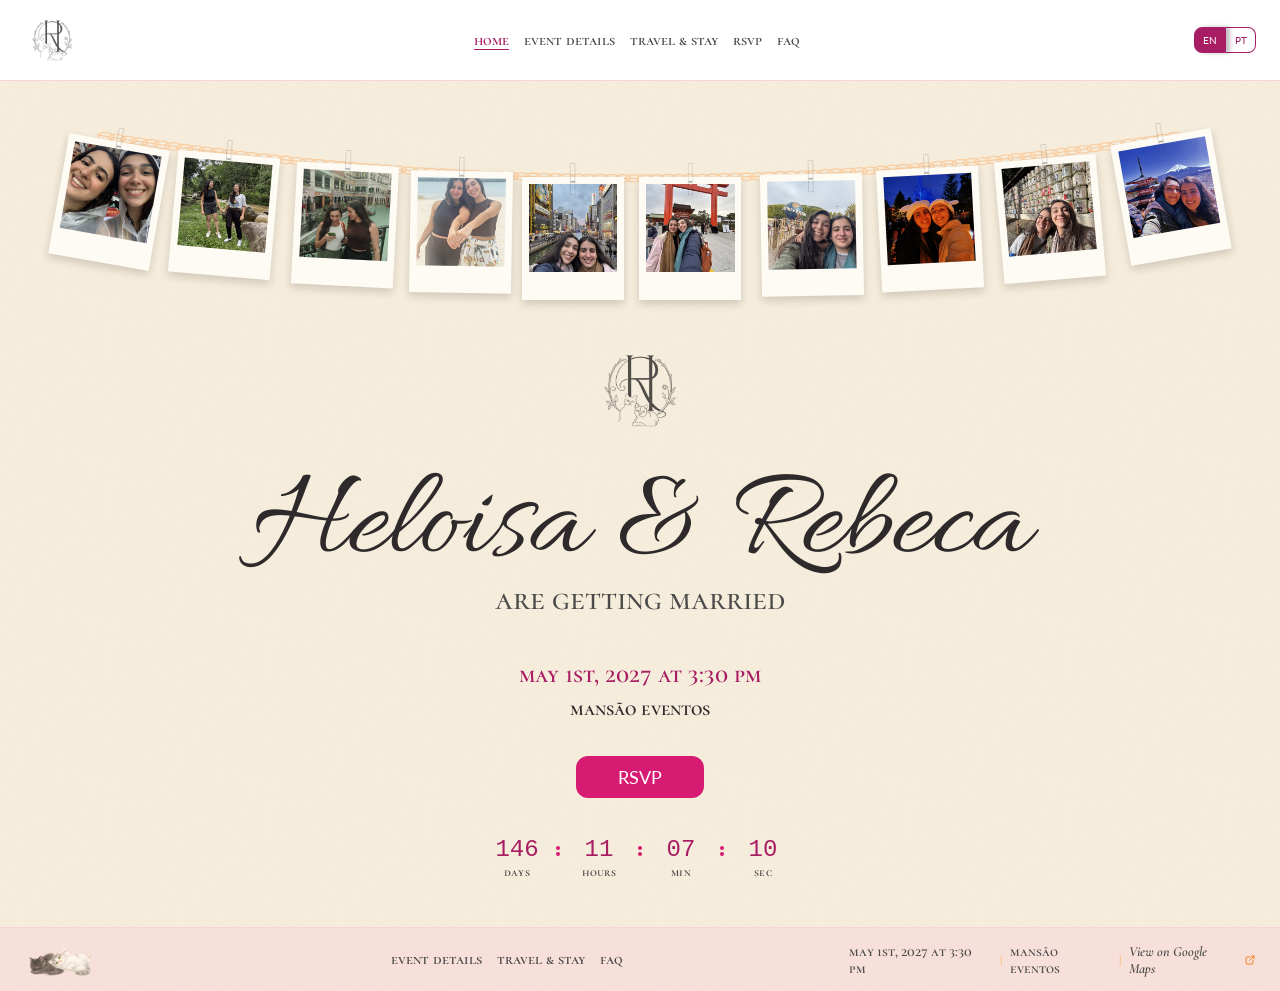
==== index.html @ 2fca1836 "Wedding site for Heloisa & Rebeca Static site built from the Figma design: home, event details, trav" ====
<!doctype html>
<html lang="en">
<head>
<meta charset="utf-8">
<meta name="viewport" content="width=device-width, initial-scale=1">
<title>Heloisa &amp; Rebeca</title>
<meta name="description" content="Heloisa &amp; Rebeca are getting married — May 1st, 2027 at Mansão Eventos, São José dos Campos.">
<meta property="og:title" content="Heloisa &amp; Rebeca">
<meta property="og:description" content="May 1st, 2027 · Mansão Eventos">
<meta name="theme-color" content="#FAF1E0">
<link rel="icon" href="assets/favicon.png">
<link rel="apple-touch-icon" href="assets/apple-touch-icon.png">
<link rel="preconnect" href="https://fonts.googleapis.com">
<link rel="preconnect" href="https://fonts.gstatic.com" crossorigin>
<link rel="stylesheet" href="https://fonts.googleapis.com/css2?family=Allura&family=Anton&family=Cormorant+Garamond:ital,wght@0,400;0,500;0,600;1,400&family=Datatype:wght@400&family=Lato:wght@400;900&display=swap">
<link rel="stylesheet" href="css/styles.css">
<script src="js/i18n.js" defer></script>
<script src="js/main.js" defer></script>
</head>
<body data-title="meta.title.home">
<header class="site-header">
  <a class="site-header__logo" href="index.html" aria-label="Heloisa &amp; Rebeca"><img src="assets/monogram.webp" alt="" width="56" height="56"></a>
  <nav aria-label="Main" data-i18n-attr="aria-label:nav.label">
    <ul class="nav">
      <li><a href="index.html" data-i18n="nav.home" aria-current="page">Home</a></li>
      <li><a href="details.html" data-i18n="nav.details">Event Details</a></li>
      <li><a href="travel.html" data-i18n="nav.travel">Travel &amp; Stay</a></li>
      <li><a href="rsvp.html" data-i18n="nav.rsvp">RSVP</a></li>
      <li><a href="faq.html" data-i18n="nav.faq">FAQ</a></li>
    </ul>
  </nav>
  <div class="lang-toggle" role="group" aria-label="Language" data-i18n-attr="aria-label:lang.label">
    <button type="button" data-lang="en" aria-pressed="true">EN</button><button type="button" data-lang="pt" aria-pressed="false">PT</button>
  </div>
</header>

<main class="page home">
  <section class="clothesline-wrap" aria-label="Photos of Heloisa and Rebeca" data-i18n-attr="aria-label:home.photos">
    <div class="clothesline">
      <img class="clothesline__string" src="assets/clothesline.svg" alt="">
      <img class="clothesline__string clothesline__string--2" src="assets/clothesline.svg" alt="">
      <figure class="polaroid" style="--x:11.6;--y:21.3;--r:10deg;--mx:6;--my:13;--mr:8deg"><img src="assets/photos/01-smiles.jpg" alt="" width="104" height="104"></figure>
      <figure class="polaroid" style="--x:147.0;--y:37.0;--r:5deg;--mx:136;--my:31;--mr:4deg"><img src="assets/photos/02-garden.jpg" alt="" width="104" height="104"></figure>
      <figure class="polaroid" style="--x:289.7;--y:48.0;--r:3deg;--mx:266;--my:37;--mr:0deg"><img src="assets/photos/03-plaza.jpg" alt="" width="104" height="104"></figure>
      <figure class="polaroid" style="--x:426.2;--y:56.0;--r:1deg;--mx:396;--my:31;--mr:-4deg"><img src="assets/photos/04-beach.jpg" alt="" width="104" height="104"></figure>
      <figure class="polaroid" style="--x:559.0;--y:64.0;--r:0deg;--mx:526;--my:14;--mr:-8deg"><img src="assets/photos/05-dotonbori.jpg" alt="" width="104" height="104"></figure>
      <figure class="polaroid" style="--x:697.0;--y:64.0;--r:0deg;--mx:6;--my:235;--mr:8deg"><img src="assets/photos/06-torii.jpg" alt="" width="104" height="104"></figure>
      <figure class="polaroid" style="--x:840.0;--y:60.0;--r:-1deg;--mx:136;--my:253;--mr:4deg"><img src="assets/photos/07-universal.jpg" alt="" width="104" height="104"></figure>
      <figure class="polaroid" style="--x:978.7;--y:53.0;--r:-3deg;--mx:266;--my:259;--mr:0deg"><img src="assets/photos/08-lights.jpg" alt="" width="104" height="104"></figure>
      <figure class="polaroid" style="--x:1121.0;--y:41.0;--r:-5deg;--mx:396;--my:253;--mr:-4deg"><img src="assets/photos/09-sake.jpg" alt="" width="104" height="104"></figure>
      <figure class="polaroid" style="--x:1263.6;--y:15.3;--r:-10deg;--mx:526;--my:236;--mr:-8deg"><img src="assets/photos/10-fuji.jpg" alt="" width="104" height="104"></figure>
    </div>
  </section>

  <div class="hero">
    <img class="hero__monogram" src="assets/monogram.webp" alt="" width="100" height="100">
    <h1 class="hero__names">Heloisa &amp; Rebeca</h1>
    <p class="hero__tagline sc" data-i18n="home.tagline">are getting married</p>
  </div>
  <p class="hero__date sc" data-i18n="date.long">May 1st, 2027 at 3:30 PM</p>
  <p class="hero__venue sc" data-i18n="venue">Mansão Eventos</p>
  <a class="btn btn--rsvp" href="rsvp.html" data-i18n="home.rsvp">RSVP</a>

  <div class="countdown" data-countdown role="timer">
    <div class="countdown__unit"><span class="countdown__num" data-cd="d">000</span><span class="countdown__label sc" data-i18n="cd.days">days</span></div>
    <span class="countdown__sep" aria-hidden="true"></span>
    <div class="countdown__unit"><span class="countdown__num" data-cd="h">00</span><span class="countdown__label sc" data-i18n="cd.hours">hours</span></div>
    <span class="countdown__sep" aria-hidden="true"></span>
    <div class="countdown__unit"><span class="countdown__num" data-cd="m">00</span><span class="countdown__label sc" data-i18n="cd.min">min</span></div>
    <span class="countdown__sep" aria-hidden="true"></span>
    <div class="countdown__unit"><span class="countdown__num" data-cd="s">00</span><span class="countdown__label sc" data-i18n="cd.sec">sec</span></div>
  </div>
</main>

<footer class="site-footer">
  <div class="site-footer__art"><img src="assets/footer/home.webp" alt="" width="73" height="39"></div>
  <nav aria-label="Footer">
    <ul class="nav">
      <li><a href="details.html" data-i18n="nav.details">Event Details</a></li>
      <li><a href="travel.html" data-i18n="nav.travel">Travel &amp; Stay</a></li>
      <li><a href="faq.html" data-i18n="nav.faq">FAQ</a></li>
    </ul>
  </nav>
  <div class="site-footer__info sc">
    <span data-i18n="date.long">May 1st, 2027 at 3:30 PM</span><span class="sep" aria-hidden="true">|</span><span data-i18n="venue">Mansão Eventos</span><span class="sep" aria-hidden="true">|</span><a class="maps-link" href="https://maps.app.goo.gl/Cb82gmYGhv6BgRLB6" target="_blank" rel="noopener"><span data-i18n="maps">View on Google Maps</span><svg class="icon icon--sm" aria-hidden="true"><use href="#i-external"/></svg></a>
  </div>
</footer>
</body>
</html>
---- css/styles.css ----
/* Heloisa & Rebeca — wedding site
   Values come from the Figma file (1440px desktop frames, Mobile frames for small screens). */

:root {
  /* palette (Figma colour styles) */
  --cream: #FAF1E0;
  --white: #FFFFFF;
  --blush: #F9D3DA;
  --blush-50: rgba(249, 211, 218, 0.5);
  --ink: #2E2A2B;
  --gray: #4A4A4A;          /* "monogram gray" */
  --berry: #A81D64;         /* "deep berry" */
  --fuchsia: #D81B72;
  --apricot: #FFB066;
  --tangerine: #F58220;
  --leaf: #2F7D4F;
  --sketch: #242421;
  --polaroid: #FDFBF4;

  --font-script: 'Allura', cursive;
  --font-serif: 'Cormorant Garamond', Georgia, serif;
  --font-sans: 'Lato', system-ui, -apple-system, 'Segoe UI', sans-serif;
  --font-digits: 'Datatype', ui-monospace, 'SF Mono', Menlo, monospace;
  --font-meme: Impact, 'Anton', 'Arial Narrow Bold', sans-serif;

  --radius: 12px;
  --gutter: 24px;
  --header-h: 81px;
  --footer-h: 64px;
}

*, *::before, *::after { box-sizing: border-box; }

html { -webkit-text-size-adjust: 100%; }

body {
  margin: 0;
  min-height: 100vh;
  display: flex;
  flex-direction: column;
  background-color: var(--cream);
  /* "Monotone noise" effect from the frames */
  background-image: url("data:image/svg+xml,%3Csvg xmlns='http://www.w3.org/2000/svg' width='160' height='160'%3E%3Cfilter id='n'%3E%3CfeTurbulence type='fractalNoise' baseFrequency='.9' numOctaves='3' stitchTiles='stitch'/%3E%3CfeColorMatrix values='0 0 0 0 .18 0 0 0 0 .16 0 0 0 0 .12 0 0 0 .07 0'/%3E%3C/filter%3E%3Crect width='100%25' height='100%25' filter='url(%23n)'/%3E%3C/svg%3E");
  color: var(--ink);
  font-family: var(--font-sans);
  font-size: 16px;
  line-height: 1.2;
  overflow-x: hidden;
}

img { max-width: 100%; display: block; }
a { color: inherit; }
button { font: inherit; color: inherit; }

.sc {
  font-family: var(--font-serif);
  font-weight: 600;
  font-variant: all-small-caps;
  letter-spacing: 0.0015em;
}

.icon { width: 24px; height: 24px; flex: none; stroke: currentColor; fill: none; stroke-width: 1.5; stroke-linecap: round; stroke-linejoin: round; }
.icon--sm { width: 12px; height: 12px; stroke-width: 2; }

.visually-hidden {
  position: absolute !important; width: 1px; height: 1px; overflow: hidden;
  clip: rect(0 0 0 0); white-space: nowrap; margin: -1px; padding: 0; border: 0;
}

/* ───────── Header ───────── */

.site-header {
  position: relative;
  z-index: 10;
  display: flex;
  align-items: center;
  justify-content: space-between;
  gap: 24px;
  min-height: var(--header-h);
  padding: 12px 24px;
  background: var(--white);
  border-bottom: 1px solid var(--blush);
}

.site-header__logo { flex: none; width: 56px; height: 56px; }
.site-header__logo img { width: 100%; height: 100%; object-fit: contain; }

.nav {
  display: flex;
  flex-wrap: wrap;
  justify-content: center;
  align-items: center;
  gap: 4px 15px;
  margin: 0;
  padding: 0;
  list-style: none;
}

.nav a {
  display: block;
  font-family: var(--font-serif);
  font-weight: 600;
  font-variant: all-small-caps;
  font-size: 15px;
  line-height: 18px;
  color: var(--gray);
  text-decoration: none;
  border-bottom: 1px solid transparent;
  transition: color .15s;
}
.nav a:hover { color: var(--berry); }
.nav a[aria-current="page"] { color: var(--berry); border-bottom-color: var(--berry); }

.lang-toggle { flex: none; display: flex; }
.lang-toggle button {
  min-width: 30px;
  height: 26px;
  padding: 6px 8px;
  border: 1px solid var(--berry);
  background: var(--white);
  color: var(--berry);
  font-family: var(--font-sans);
  font-size: 10px;
  line-height: 12px;
  cursor: pointer;
}
.lang-toggle button:first-child { border-radius: 8px 0 0 8px; }
.lang-toggle button:last-child { border-radius: 0 8px 8px 0; border-left: 0; }
.lang-toggle button[aria-pressed="true"] { background: var(--berry); color: var(--white); box-shadow: 4px 0 4px rgba(0, 0, 0, .25); position: relative; }
.lang-toggle button:last-child[aria-pressed="true"] { box-shadow: -4px 0 4px rgba(0, 0, 0, .25); }

/* ───────── Footer ───────── */

.site-footer {
  position: relative;
  display: flex;
  align-items: center;
  justify-content: space-between;
  gap: 24px;
  min-height: var(--footer-h);
  padding: 12px 24px;
  background: var(--blush-50);
  border-top: 1px solid var(--blush);
}

.site-footer__art { flex: none; width: 140px; }
.site-footer__art img { height: auto; }
.site-footer .nav { gap: 4px 15px; }

.site-footer__info {
  flex: none;
  width: 407px;
  display: flex;
  justify-content: flex-end;
  align-items: center;
  gap: 8px;
  font-size: 14px;
  line-height: 17px;
  color: var(--gray);
}
.site-footer__info .sep { color: var(--apricot); }

.maps-link {
  display: inline-flex;
  align-items: center;
  gap: 8px;
  font-family: var(--font-serif);
  font-style: italic;
  font-size: 14px;
  line-height: 17px;
  font-variant: normal;
  color: var(--gray);
  text-decoration: none;
}
.maps-link .icon { color: var(--tangerine); }
.maps-link:hover span { text-decoration: underline; }

/* ───────── Shared page pieces ───────── */

.page {
  flex: 1;
  position: relative;
  width: 100%;
  max-width: 1440px;
  margin: 0 auto;
  padding: 40px 48px 56px;
}

.page-title {
  margin: 0;
  font-family: var(--font-script);
  font-weight: 400;
  font-size: 72px;
  line-height: 90px;
  color: var(--gray);
  text-align: center;
}

.card {
  background: var(--white);
  border-radius: var(--radius);
}

.rule {
  display: block;
  width: 40px;
  height: 0;
  margin: 0;
  border: 0;
  border-top: 2px solid var(--apricot);
  border-radius: 2px;
}

.btn {
  display: inline-flex;
  align-items: center;
  justify-content: center;
  height: 42px;
  padding: 10px 24px;
  border: 0;
  border-radius: var(--radius);
  font-family: var(--font-sans);
  font-size: 18px;
  line-height: 22px;
  text-decoration: none;
  cursor: pointer;
  transition: transform .15s, filter .15s;
}
.btn:hover { filter: brightness(1.06); }
.btn:active { transform: translateY(1px); }
.btn--rsvp { min-width: 128px; background: var(--fuchsia); color: var(--white); }
.btn--send { width: 240px; background: var(--tangerine); color: var(--white); }

:focus-visible { outline: 2px solid var(--fuchsia); outline-offset: 3px; }

/* ───────── Polaroids & clothesline ───────── */

.polaroid {
  position: absolute;
  width: 120px;
  height: 144px;
  margin: 0;
  padding: 8px;
  background: var(--polaroid);
  border-radius: 1px;
  box-shadow: 0 4px 8px rgba(46, 33, 20, .18);
  transform: rotate(var(--r, 0deg));
}
.polaroid img { width: 104px; height: 104px; object-fit: cover; }

/* The stage is laid out in Figma pixels (1395 × 216) and scaled to the container with cqw units. */
.clothesline {
  --u: calc(100cqw / 1395.18);
  position: relative;
  width: 100%;
  height: calc(216 * var(--u));
}
.clothesline-wrap {
  container-type: inline-size;
  width: min(100%, 1395px);
  margin: 0 auto;
}
.clothesline__string {
  position: absolute;
  left: calc(58 * var(--u));
  top: calc(10.16 * var(--u));
  width: calc(1280 * var(--u));
  height: calc(60 * var(--u));
}
.clothesline__string--2 { display: none; }
.clothesline .polaroid {
  left: calc(var(--x) * var(--u));
  top: calc(var(--y) * var(--u));
  width: calc(120 * var(--u));
  height: calc(144 * var(--u));
  padding: calc(8 * var(--u));
}
.clothesline .polaroid img { width: calc(104 * var(--u)); height: calc(104 * var(--u)); }
.clothesline .polaroid::before {
  /* clothespin, centred on the top edge */
  content: '';
  position: absolute;
  left: calc(50% - 4.5 * var(--u));
  top: calc(-18 * var(--u));
  width: calc(9 * var(--u));
  height: calc(40 * var(--u));
  background: url(../assets/clothespin.webp) center / 100% 100% no-repeat;
  z-index: 1;
}

/* ───────── Home ───────── */

.home { display: flex; flex-direction: column; align-items: center; padding-top: 42px; padding-bottom: 47px; }
.home .clothesline-wrap { margin-bottom: 34px; }

.hero { display: flex; flex-direction: column; align-items: center; gap: 8px; text-align: center; }
.hero__monogram { width: 100px; height: 100px; mix-blend-mode: multiply; }
.hero__names {
  margin: 0;
  font-family: var(--font-script);
  font-weight: 400;
  font-size: 128px;
  line-height: 160px;
  color: var(--ink);
  white-space: nowrap;
}
.hero__tagline { margin: -37px 0 0; font-weight: 500; font-size: 32px; line-height: 39px; color: var(--gray); }
.hero__date { margin: 42px 0 0; font-size: 24px; line-height: 29px; color: var(--berry); }
.hero__venue { margin: 8px 0 0; font-size: 20px; line-height: 24px; color: var(--ink); }
.home .btn--rsvp { margin-top: 35px; }

.countdown { display: flex; align-items: flex-start; margin-top: 36px; }
.countdown__unit { width: 42px; display: flex; flex-direction: column; align-items: center; }
.countdown__num { font-family: var(--font-digits); font-size: 24px; line-height: 31px; color: var(--berry); font-variant-numeric: tabular-nums; }
.countdown__label { font-size: 12px; line-height: 15px; color: var(--gray); }
.countdown__sep { width: 40px; display: flex; flex-direction: column; align-items: center; gap: 2px; padding-top: 12px; }
.countdown__sep::before, .countdown__sep::after { content: ''; width: 4px; height: 4px; border-radius: 50%; background: var(--fuchsia); }

/* ───────── Event details ───────── */

.details { display: flex; flex-direction: column; align-items: center; gap: 44px; }

.details__cards { position: relative; display: flex; justify-content: center; gap: 24px; }
.peek { position: absolute; z-index: 2; width: 69px; height: 104px; pointer-events: none; }
.peek--left { left: -45px; top: 49px; }
.peek--right { right: -46px; top: 57px; }

.when-where { display: flex; align-items: center; gap: 34px; width: 500px; padding: 24px; }
.info-block { width: 192px; display: flex; flex-direction: column; align-items: center; gap: 4px; text-align: center; }
.info-block .icon { color: var(--fuchsia); }
.info-block__title { margin: 0; font-size: 32px; line-height: 39px; color: var(--ink); }
.info-block__main { font-size: 18px; line-height: 22px; color: var(--ink); }
.info-block__sub { font-family: var(--font-serif); font-style: italic; font-size: 14px; line-height: 17px; color: var(--gray); }
.vrule { width: 0; height: 60px; border-left: 2px solid var(--fuchsia); border-radius: 2px; }

.itinerary { display: flex; flex-direction: column; justify-content: space-between; align-items: center; gap: 16px; width: 463px; padding: 24px; }
.itinerary__title { margin: 0; font-size: 32px; line-height: 39px; color: var(--gray); }
.itinerary__list { display: flex; justify-content: center; gap: 8px; margin: 0; padding: 0; list-style: none; }
.itinerary__item { position: relative; width: 133px; display: flex; flex-direction: column; gap: 3px; text-align: center; }
.itinerary__time { font-size: 18px; line-height: 22px; color: var(--ink); }
.itinerary__what { font-size: 14px; line-height: 17px; color: var(--berry); }
/* dotted connectors between the times */
.itinerary__item + .itinerary__item::before {
  content: '';
  position: absolute;
  top: 11.5px;
  right: calc(100% - 20px);
  width: 50px;
  height: 4px;
  background:
    radial-gradient(circle, var(--apricot) 1.6px, transparent 2px) left center / 4px 4px no-repeat,
    radial-gradient(circle, var(--apricot) 1.6px, transparent 2px) right center / 4px 4px no-repeat,
    linear-gradient(90deg, var(--apricot) 50%, transparent 0) center / 4px 1px repeat-x;
}
.itinerary__item:nth-child(3)::before { width: 23px; right: calc(100% + 8.5px); }

.details__divider { width: 240px; border-top-width: 2px; }

.dress { display: flex; flex-direction: column; align-items: center; gap: 48px; width: 100%; max-width: 1248px; }
.section-title { display: flex; align-items: center; gap: 8px; margin: 0; font-size: 32px; line-height: 39px; color: var(--gray); }
.section-title .icon { color: var(--fuchsia); }
.dress__row { display: flex; justify-content: space-between; align-items: center; gap: 48px; width: 100%; }
.dress__rule { width: 256px; display: flex; flex-direction: column; align-items: center; gap: 16px; text-align: center; font-size: 18px; line-height: 22px; }
.dress__rule p { margin: 0; }
.dress__rule-title { color: var(--ink); }
.dress__rule-title b, .dress__rule-title strong { color: var(--fuchsia); font-weight: 400; }
.dress__rule-title strong { font-weight: 900; }
.dress__art { width: 463px; height: auto; }
.swatches { display: flex; gap: 8px; margin: 0; padding: 0; list-style: none; }
.swatch { width: 80px; display: flex; flex-direction: column; align-items: center; gap: 8px; font-size: 12px; line-height: 15px; color: var(--ink); }
.swatch::before { content: ''; width: 80px; height: 80px; border-radius: 50%; background: var(--c); border: 1px solid rgba(46, 42, 43, .85); }

/* ───────── Travel & Stay ───────── */

.travel { display: flex; flex-direction: column; align-items: center; gap: 44px; }
.travel__cols { display: flex; justify-content: center; gap: 44px; width: 100%; }
.travel__card { position: relative; width: 500px; padding: 24px; display: flex; flex-direction: column; gap: 24px; }
.travel__card--stay { justify-content: space-between; gap: 34px; }

.t-block { display: flex; flex-direction: column; align-items: flex-start; gap: 4px; color: var(--gray); }
.t-block > .icon { color: var(--fuchsia); }
.t-block__title { margin: 0; font-size: 32px; line-height: 39px; color: var(--ink); }
.t-block__lead { margin: 0; font-size: 16px; line-height: 19px; }
.t-block__small { margin: 0; font-size: 14px; line-height: 17px; }
.t-block ul { margin: 2px 0 0; padding-left: 20px; font-size: 14px; line-height: 17px; }
.t-block li + li { margin-top: 4px; }
.t-block li a { text-underline-offset: 2px; }
.t-block__label { font-size: 12px; line-height: 15px; color: var(--fuchsia); }
.t-block address { font-style: normal; font-size: 16px; line-height: 19px; }
.t-block .maps-link { margin-top: 2px; }
.t-block--parking p { margin: 0; font-size: 16px; line-height: 19px; color: var(--ink); }

.map {
  display: block;
  width: 220px;
  height: 120px;
  margin-top: 12px;
  border: 1px solid var(--blush);
  border-radius: var(--radius);
  background: var(--cream);
}

.sketch { position: absolute; opacity: .5; pointer-events: none; }
.sketch--travel { left: 293px; top: 378px; width: 140px; transform: rotate(-12deg); }
.sketch--postcards { left: 375px; top: 18px; width: 83px; transform: rotate(12deg); }

.hotels { flex: 1; display: flex; flex-direction: column; justify-content: space-between; gap: 34px; margin: 0; padding: 0; list-style: none; }
.hotel { display: flex; flex-direction: column; gap: 6px; }
.hotels .hotel + .hotel::before { content: ''; display: block; width: 40px; margin: -14px 0 14px; border-top: 2px solid var(--apricot); border-radius: 2px; }
.hotel__option { font-size: 12px; line-height: 15px; color: var(--fuchsia); }
.hotel__row { display: flex; justify-content: space-between; align-items: flex-start; gap: 6px; }
.hotel__info { display: flex; flex-direction: column; align-items: flex-start; gap: 4px; }
.hotel__name { display: flex; align-items: center; gap: 8px; margin: 0; font-weight: 400; font-size: 18px; line-height: 22px; color: var(--gray); }
.badge { padding: 2px 8px; border-radius: var(--radius); background: var(--leaf); color: var(--white); font-size: 12px; line-height: 15px; }
.hotel__time { display: flex; align-items: center; gap: 4px; font-size: 12px; line-height: 14px; color: var(--gray); }
.hotel__time .icon { color: var(--apricot); }
.hotel__price { flex: none; font-size: 12px; line-height: 14px; color: var(--ink); }
.carousel-ctrl { display: none; }

/* ───────── RSVP ───────── */

.rsvp { display: flex; flex-direction: column; align-items: center; gap: 44px; min-height: 879px; }
.rsvp__head { display: flex; flex-direction: column; align-items: center; gap: 8px; text-align: center; }
.rsvp__lead { margin: 0; font-family: var(--font-serif); font-style: italic; font-size: 16px; line-height: 19px; color: #000; }
.rsvp__lead em { font-style: italic; color: var(--fuchsia); }

.sketch--ring { right: 124px; top: 69px; width: 132px; opacity: 1; }
.sketch--heart { left: 107px; top: 678px; width: 120px; opacity: 1; }

.rsvp-card {
  position: relative;
  z-index: 1;
  width: 720px;
  max-width: 100%;
  padding: 24px;
  display: flex;
  flex-direction: column;
  align-items: center;
  gap: 24px;
  box-shadow: 8px 8px 8px rgba(255, 176, 102, .25);
}
.rsvp-card__quote { margin: 0; font-family: var(--font-serif); font-style: italic; font-size: 16px; line-height: 19px; text-align: center; color: #000; }
.rsvp-card__sign { margin: -12px 0 0; font-size: 12px; line-height: 14px; color: var(--berry); }

.guests { width: 100%; display: flex; flex-direction: column; gap: 8px; margin: 0; padding: 0; border: 0; }
.guests legend, .guests__label { padding: 0; margin-bottom: 8px; font-size: 18px; line-height: 22px; color: #000; }
.guest { display: flex; align-items: center; gap: 8px; }
.guest input {
  flex: 0 1 546px;
  min-width: 0;
  height: 40px;
  padding: 12px;
  border: 1px solid var(--tangerine);
  border-radius: var(--radius);
  background: var(--white);
  font-family: var(--font-sans);
  font-size: 12px;
  line-height: 14px;
  color: var(--ink);
}
.guest input::placeholder { color: var(--gray); }
.guest input:focus { outline: none; border-color: var(--fuchsia); box-shadow: 0 0 0 3px rgba(216, 27, 114, .15); }
.guest input[aria-invalid="true"] { border-color: var(--fuchsia); }
.link-btn {
  display: inline-flex;
  align-items: center;
  gap: 8px;
  padding: 0;
  border: 0;
  background: none;
  font-size: 12px;
  line-height: 14px;
  white-space: nowrap;
  cursor: pointer;
}
.link-btn--add { color: var(--fuchsia); }
.link-btn--del { color: var(--ink); }
.link-btn:hover span { text-decoration: underline; }

.attend { display: flex; flex-direction: column; align-items: center; gap: 0; width: 100%; margin: 0; padding: 0; border: 0; min-inline-size: 0; }
.attend legend { float: left; width: 100%; padding: 0; margin: 0 0 24px; font-size: 36px; line-height: 44px; text-align: center; color: #000; }
.attend__choices { clear: both; position: relative; display: flex; gap: 14px; }
.choice { position: relative; }
.choice input { position: absolute; opacity: 0; pointer-events: none; }
.choice span {
  display: flex;
  align-items: center;
  justify-content: center;
  width: 120px;
  height: 42px;
  border: 1px solid var(--fuchsia);
  border-radius: var(--radius);
  background: var(--white);
  font-size: 18px;
  line-height: 22px;
  color: var(--gray);
  cursor: pointer;
  transition: background .15s, color .15s, border-color .15s;
}
.choice input:checked + span { background: var(--berry); border-color: var(--berry); color: var(--white); }
.choice input:focus-visible + span { outline: 2px solid var(--fuchsia); outline-offset: 3px; }
.choice--no { transition: transform .28s cubic-bezier(.3, 1.5, .5, 1); z-index: 2; }

.reaction { display: none; position: relative; width: 520px; max-width: 100%; height: 130px; }
.reaction.is-shown { display: block; animation: pop .35s ease-out; }
.reaction img { position: absolute; left: 153px; top: -3px; width: 217px; height: 127px; }
.reaction--no img { left: 143px; top: -4px; width: 234px; height: 130px; }
.meme {
  position: absolute;
  font-family: var(--font-meme);
  font-size: 16px;
  line-height: 20px;
  color: var(--apricot);
  -webkit-text-stroke: 1px #000;
  paint-order: stroke fill;
  white-space: nowrap;
}
.reaction--yes .meme--a { right: calc(100% - 156px); top: 8px; }
.reaction--yes .meme--b { left: 366.5px; top: 98px; }
.btn--send { display: none; }
.has-choice .btn--send { display: inline-flex; }
.reaction--no .meme--a { right: calc(100% - 148px); top: 20px; }
.reaction--no .meme--b { left: 379px; top: 95px; }
@keyframes pop { from { opacity: 0; transform: scale(.92); } to { opacity: 1; transform: none; } }

.form-note { margin: -8px 0 0; min-height: 0; font-size: 14px; line-height: 18px; text-align: center; color: var(--berry); }
.form-note:empty { display: none; }

/* ───────── FAQ ───────── */

.faq { display: flex; flex-direction: column; align-items: center; gap: 44px; min-height: 900px; }
.faq__card { position: relative; z-index: 1; width: 780px; max-width: 100%; padding: 24px 54px 24px 24px; display: flex; flex-direction: column; gap: 12px; }
.sketch--exclaim { position: absolute; left: calc(50% + 168px); top: 123px; width: 40px; opacity: 1; z-index: 2; }
.qa summary {
  display: flex;
  align-items: center;
  justify-content: space-between;
  gap: 16px;
  min-height: 27px;
  font-family: var(--font-serif);
  font-weight: 600;
  font-variant: all-small-caps;
  font-size: 20px;
  line-height: 24px;
  color: var(--berry);
  list-style: none;
  cursor: pointer;
}
.qa summary::-webkit-details-marker { display: none; }
.qa summary .icon { color: var(--fuchsia); transition: transform .2s; }
.qa[open] summary .icon { transform: scaleY(-1); }
.qa p { margin: 4px 0 0; font-size: 16px; line-height: 19px; color: var(--gray); }
.qa p a { color: var(--berry); }

.faq__photos { position: absolute; inset: 0; pointer-events: none; }
.faq__photos .polaroid { left: calc(50% + var(--x)); top: var(--y); }

/* ───────── Tablet ───────── */

@media (max-width: 1340px) {
  .faq__photos { position: static; display: flex; justify-content: center; flex-wrap: wrap; gap: 8px 16px; }
  .faq__photos .polaroid { position: relative; left: auto; top: auto; }
  .faq__photos .polaroid:nth-child(odd) { margin-top: 12px; }
  .faq { min-height: 0; }
}

@media (max-width: 1100px) {
  .page { padding-left: 24px; padding-right: 24px; }
  .hero__names { font-size: clamp(64px, 11vw, 128px); line-height: 1.25; }
  .hero__tagline { margin-top: calc(clamp(64px, 11vw, 128px) * -0.29); }
  .details__cards { flex-direction: column; align-items: center; }
  .dress__row { flex-wrap: wrap; justify-content: center; }
  .dress__art { order: 3; }
  .travel__cols { flex-direction: column; align-items: center; }
  .site-footer__info { width: auto; }
  .site-footer__art { width: auto; }
}

/* ───────── Mobile (Figma "Mobile" frames) ───────── */

@media (max-width: 700px) {
  :root { --header-h: 56px; }

  .site-header { gap: 10px; padding: 10px 16px; }
  .site-header__logo { width: 32px; height: 32px; }
  .nav { gap: 2px 8px; }
  .nav a { font-size: 10px; line-height: 13px; }
  .site-header .lang-toggle button { min-width: 26px; height: 22px; padding: 4px 6px; font-size: 9px; }

  .site-footer { flex-wrap: wrap; justify-content: center; gap: 6px 16px; padding: 10px 16px; }
  .site-footer__art { order: 1; }
  .site-footer__art img { height: 30px; }
  .site-footer .nav { order: 2; flex: 1 1 auto; justify-content: flex-end; }
  .site-footer .nav a { font-size: 11px; line-height: 14px; }
  .site-footer__info { order: 3; flex: 1 1 100%; justify-content: center; flex-wrap: wrap; gap: 6px; font-size: 11px; line-height: 14px; }
  .site-footer__info .maps-link { font-size: 11px; }

  .page { padding: 24px 16px 40px; }
  .page-title { font-size: 48px; line-height: 60px; }
  .card { border-radius: var(--radius); }

  /* clothesline: two rows of five on a 660 × 446 stage */
  .clothesline { --u: calc(100cqw / 660); height: calc(446 * var(--u)); }
  .clothesline__string { left: calc(4 * var(--u)); top: calc(4 * var(--u)); width: calc(652 * var(--u)); height: calc(40 * var(--u)); }
  .clothesline__string--2 { display: block; top: calc(226 * var(--u)); }
  .clothesline .polaroid { left: calc(var(--mx) * var(--u)); top: calc(var(--my) * var(--u)); transform: rotate(var(--mr)); }
  .clothesline .polaroid { width: calc(120 * var(--u) * 1.04); height: calc(144 * var(--u) * 1.04); }
  .home { padding-top: 24px; }
  .home .clothesline-wrap { margin-bottom: 16px; }
  .hero__monogram { width: 72px; height: 72px; }
  .hero__names { font-size: 15vw; line-height: 1.3; white-space: normal; }
  .hero__tagline { margin-top: -2vw; font-size: 20px; line-height: 24px; }
  .hero__date { margin-top: 20px; font-size: 18px; line-height: 22px; }
  .hero__venue { font-size: 16px; }
  .home .btn--rsvp { margin-top: 20px; }
  .countdown { margin-top: 24px; }
  .countdown__sep { width: 28px; }

  .details { gap: 24px; }
  .details__cards { width: 100%; gap: 16px; }
  .when-where { width: 100%; flex-direction: column; gap: 16px; }
  .vrule { height: 0; width: 120px; border-left: 0; border-top: 2px solid var(--apricot); }
  .peek--left { left: -8px; top: -60px; width: 46px; height: auto; }
  .peek--right { right: -6px; top: -64px; width: 46px; height: auto; }
  .itinerary { width: 100%; align-items: center; }
  .itinerary__list { flex-direction: column; gap: 14px; }
  .itinerary__item { width: auto; flex-direction: row; justify-content: space-between; align-items: baseline; gap: 24px; text-align: left; min-width: 240px; }
  .itinerary__item::after { content: ''; position: absolute; left: -16px; top: 8px; width: 6px; height: 6px; border-radius: 50%; background: var(--apricot); }
  .itinerary__item + .itinerary__item::before { display: none; }
  .itinerary__time { font-size: 16px; }
  .info-block__title, .itinerary__title, .section-title { font-size: 28px; line-height: 34px; }
  .dress { gap: 24px; }
  .dress__row { flex-direction: column; gap: 24px; }
  .dress__art { width: 100%; max-width: 463px; }
  .swatch, .swatch::before { width: 64px; }
  .swatch::before { height: 64px; }

  .travel { gap: 24px; }
  .travel__cols { gap: 24px; }
  .travel__card { width: 100%; padding: 20px; }
  .t-block__title { font-size: 28px; line-height: 34px; }
  .map { width: 100%; max-width: 320px; height: 160px; }
  .sketch--travel { left: auto; right: 14px; top: 12px; width: 70px; }
  .sketch--postcards { left: auto; right: 16px; width: 56px; }

  .hotels {
    flex: none;
    flex-direction: row;
    justify-content: flex-start;
    gap: 12px;
    overflow-x: auto;
    scroll-snap-type: x mandatory;
    scrollbar-width: none;
    margin: 0 -20px;
    padding: 0 20px;
  }
  .hotels::-webkit-scrollbar { display: none; }
  .hotels .hotel + .hotel::before { display: none; }
  .hotel { flex: 0 0 82%; scroll-snap-align: start; padding: 16px; border-radius: var(--radius); background: var(--cream); }
  .hotel__row { flex-direction: column; gap: 6px; }
  .hotel__info { order: 0; }
  .hotel__price { order: 1; font-size: 13px; }
  .hotel__row .maps-link { order: 2; }
  .carousel-ctrl { display: flex; flex-direction: column; align-items: center; gap: 12px; margin-top: -16px; }
  .dots { display: flex; gap: 6px; }
  .dots span { width: 6px; height: 6px; border-radius: 50%; background: var(--blush); transition: background .2s; }
  .dots span.is-active { background: var(--fuchsia); }
  .arrows { display: flex; gap: 12px; }
  .arrows button { width: 32px; height: 32px; display: grid; place-items: center; border: 0; border-radius: 50%; background: var(--blush); color: var(--fuchsia); cursor: pointer; }
  .arrows button:disabled { opacity: .4; cursor: default; }

  .rsvp { gap: 24px; min-height: 0; }
  .sketch--ring { width: 50px; right: 14px; top: 14px; }
  .sketch--heart { display: none; }
  .rsvp-card { padding: 20px 16px; gap: 20px; }
  .guest { flex-wrap: wrap; }
  .guest input { flex: 1 1 100%; }
  .attend legend { font-size: 30px; line-height: 34px; }
  .reaction { height: auto; display: none; padding: 26px 0 30px; }
  .reaction.is-shown { display: flex; justify-content: center; }
  .reaction img, .reaction--no img { position: static; width: auto; height: 110px; }
  .reaction--yes .meme--a, .reaction--no .meme--a { right: auto; left: 0; top: 0; }
  .reaction--yes .meme--b, .reaction--no .meme--b { left: auto; right: 0; top: auto; bottom: 0; }
  .btn--send { width: 100%; max-width: 240px; }

  .faq { gap: 24px; }
  .faq__card { padding: 20px 16px; }
  .qa summary { font-size: 17px; line-height: 21px; }
  .sketch--exclaim { left: auto; right: 24px; top: 70px; width: 26px; }
  .faq__photos .polaroid { width: 84px; height: 101px; padding: 6px; }
  .faq__photos .polaroid img { width: 72px; height: 72px; }
}

@media (max-width: 420px) {
  .site-header { gap: 8px; padding: 10px 12px; }
  .site-header .nav { gap: 2px 7px; }
  .site-header .nav a { font-size: 9.5px; }
}

@media (prefers-reduced-motion: reduce) {
  *, *::before, *::after { transition: none !important; animation: none !important; }
}
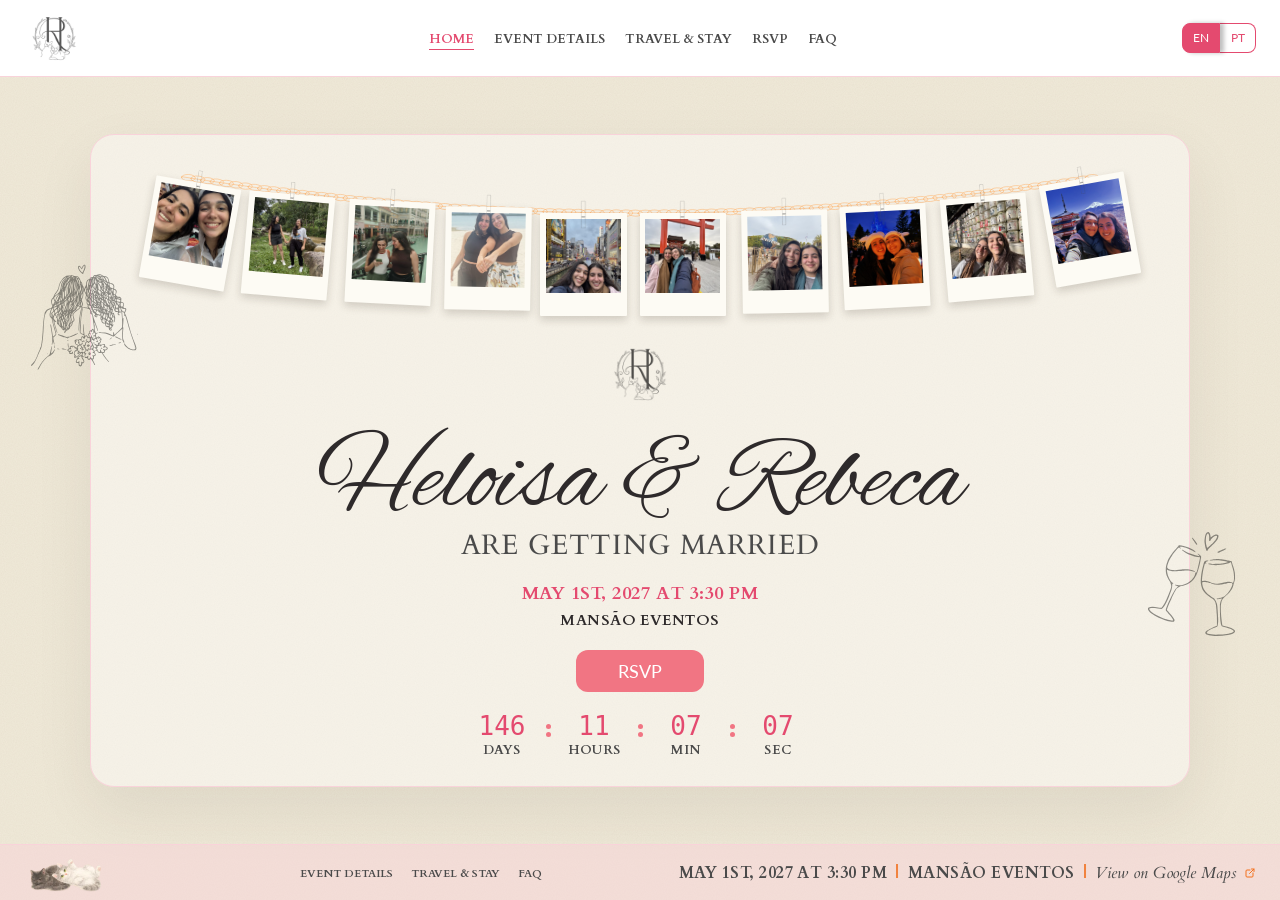
==== commit ce61eb3a: "Redesign Details page, polish RSVP/Travel/FAQ, and improve the No-button game - Redesign Details pag" ====
--- a/index.html
+++ b/index.html
@@ -7,12 +7,12 @@
 <meta name="description" content="Heloisa &amp; Rebeca are getting married — May 1st, 2027 at Mansão Eventos, São José dos Campos.">
 <meta property="og:title" content="Heloisa &amp; Rebeca">
 <meta property="og:description" content="May 1st, 2027 · Mansão Eventos">
-<meta name="theme-color" content="#FAF1E0">
+<meta name="theme-color" content="#F1EAD9">
 <link rel="icon" href="assets/favicon.png">
 <link rel="apple-touch-icon" href="assets/apple-touch-icon.png">
 <link rel="preconnect" href="https://fonts.googleapis.com">
 <link rel="preconnect" href="https://fonts.gstatic.com" crossorigin>
-<link rel="stylesheet" href="https://fonts.googleapis.com/css2?family=Allura&family=Anton&family=Cormorant+Garamond:ital,wght@0,400;0,500;0,600;1,400&family=Datatype:wght@400&family=Lato:wght@400;900&display=swap">
+<link rel="stylesheet" href="https://fonts.googleapis.com/css2?family=Alex+Brush&family=Anton&family=Cardo:ital,wght@0,400;0,700;1,400&family=Datatype:wght@400&family=Lato:wght@400;900&display=swap">
 <link rel="stylesheet" href="css/styles.css">
 <script src="js/i18n.js" defer></script>
 <script src="js/main.js" defer></script>
@@ -35,40 +35,45 @@
 </header>
 
 <main class="page home">
-  <section class="clothesline-wrap" aria-label="Photos of Heloisa and Rebeca" data-i18n-attr="aria-label:home.photos">
-    <div class="clothesline">
-      <img class="clothesline__string" src="assets/clothesline.svg" alt="">
-      <img class="clothesline__string clothesline__string--2" src="assets/clothesline.svg" alt="">
-      <figure class="polaroid" style="--x:11.6;--y:21.3;--r:10deg;--mx:6;--my:13;--mr:8deg"><img src="assets/photos/01-smiles.jpg" alt="" width="104" height="104"></figure>
-      <figure class="polaroid" style="--x:147.0;--y:37.0;--r:5deg;--mx:136;--my:31;--mr:4deg"><img src="assets/photos/02-garden.jpg" alt="" width="104" height="104"></figure>
-      <figure class="polaroid" style="--x:289.7;--y:48.0;--r:3deg;--mx:266;--my:37;--mr:0deg"><img src="assets/photos/03-plaza.jpg" alt="" width="104" height="104"></figure>
-      <figure class="polaroid" style="--x:426.2;--y:56.0;--r:1deg;--mx:396;--my:31;--mr:-4deg"><img src="assets/photos/04-beach.jpg" alt="" width="104" height="104"></figure>
-      <figure class="polaroid" style="--x:559.0;--y:64.0;--r:0deg;--mx:526;--my:14;--mr:-8deg"><img src="assets/photos/05-dotonbori.jpg" alt="" width="104" height="104"></figure>
-      <figure class="polaroid" style="--x:697.0;--y:64.0;--r:0deg;--mx:6;--my:235;--mr:8deg"><img src="assets/photos/06-torii.jpg" alt="" width="104" height="104"></figure>
-      <figure class="polaroid" style="--x:840.0;--y:60.0;--r:-1deg;--mx:136;--my:253;--mr:4deg"><img src="assets/photos/07-universal.jpg" alt="" width="104" height="104"></figure>
-      <figure class="polaroid" style="--x:978.7;--y:53.0;--r:-3deg;--mx:266;--my:259;--mr:0deg"><img src="assets/photos/08-lights.jpg" alt="" width="104" height="104"></figure>
-      <figure class="polaroid" style="--x:1121.0;--y:41.0;--r:-5deg;--mx:396;--my:253;--mr:-4deg"><img src="assets/photos/09-sake.jpg" alt="" width="104" height="104"></figure>
-      <figure class="polaroid" style="--x:1263.6;--y:15.3;--r:-10deg;--mx:526;--my:236;--mr:-8deg"><img src="assets/photos/10-fuji.jpg" alt="" width="104" height="104"></figure>
+  <img class="sketch sketch--home-left" src="assets/illustrations/extra/couple.svg" alt="" width="187" height="172">
+  <img class="sketch sketch--home-right" src="assets/illustrations/extra/wine-glasses.svg" alt="" width="132" height="150">
+
+  <div class="home__stage">
+    <section class="clothesline-wrap" aria-label="Photos of Heloisa and Rebeca" data-i18n-attr="aria-label:home.photos">
+      <div class="clothesline">
+        <img class="clothesline__string" src="assets/clothesline.svg" alt="">
+        <img class="clothesline__string clothesline__string--2" src="assets/clothesline.svg" alt="">
+        <figure class="polaroid" style="--x:11.6;--y:21.3;--r:10deg;--mx:6;--my:13;--mr:8deg"><img src="assets/photos/01-smiles.jpg" alt="" width="104" height="104"></figure>
+        <figure class="polaroid" style="--x:147.0;--y:37.0;--r:5deg;--mx:136;--my:31;--mr:4deg"><img src="assets/photos/02-garden.jpg" alt="" width="104" height="104"></figure>
+        <figure class="polaroid" style="--x:289.7;--y:48.0;--r:3deg;--mx:266;--my:37;--mr:0deg"><img src="assets/photos/03-plaza.jpg" alt="" width="104" height="104"></figure>
+        <figure class="polaroid" style="--x:426.2;--y:56.0;--r:1deg;--mx:396;--my:31;--mr:-4deg"><img src="assets/photos/04-beach.jpg" alt="" width="104" height="104"></figure>
+        <figure class="polaroid" style="--x:559.0;--y:64.0;--r:0deg;--mx:526;--my:14;--mr:-8deg"><img src="assets/photos/05-dotonbori.jpg" alt="" width="104" height="104"></figure>
+        <figure class="polaroid" style="--x:697.0;--y:64.0;--r:0deg;--mx:6;--my:235;--mr:8deg"><img src="assets/photos/06-torii.jpg" alt="" width="104" height="104"></figure>
+        <figure class="polaroid" style="--x:840.0;--y:60.0;--r:-1deg;--mx:136;--my:253;--mr:4deg"><img src="assets/photos/07-universal.jpg" alt="" width="104" height="104"></figure>
+        <figure class="polaroid" style="--x:978.7;--y:53.0;--r:-3deg;--mx:266;--my:259;--mr:0deg"><img src="assets/photos/08-lights.jpg" alt="" width="104" height="104"></figure>
+        <figure class="polaroid" style="--x:1121.0;--y:41.0;--r:-5deg;--mx:396;--my:253;--mr:-4deg"><img src="assets/photos/09-sake.jpg" alt="" width="104" height="104"></figure>
+        <figure class="polaroid" style="--x:1263.6;--y:15.3;--r:-10deg;--mx:526;--my:236;--mr:-8deg"><img src="assets/photos/10-fuji.jpg" alt="" width="104" height="104"></figure>
+      </div>
+    </section>
+
+    <div class="hero">
+      <img class="hero__monogram" src="assets/monogram.webp" alt="" width="100" height="100">
+      <h1 class="hero__names">Heloisa &amp; Rebeca</h1>
+      <p class="hero__tagline sc" data-i18n="home.tagline">are getting married</p>
     </div>
-  </section>
+    <p class="hero__date sc" data-i18n="date.long">May 1st, 2027 at 3:30 PM</p>
+    <p class="hero__venue sc" data-i18n="venue">Mansão Eventos</p>
+    <a class="btn btn--rsvp" href="rsvp.html" data-i18n="home.rsvp">RSVP</a>
 
-  <div class="hero">
-    <img class="hero__monogram" src="assets/monogram.webp" alt="" width="100" height="100">
-    <h1 class="hero__names">Heloisa &amp; Rebeca</h1>
-    <p class="hero__tagline sc" data-i18n="home.tagline">are getting married</p>
-  </div>
-  <p class="hero__date sc" data-i18n="date.long">May 1st, 2027 at 3:30 PM</p>
-  <p class="hero__venue sc" data-i18n="venue">Mansão Eventos</p>
-  <a class="btn btn--rsvp" href="rsvp.html" data-i18n="home.rsvp">RSVP</a>
-
-  <div class="countdown" data-countdown role="timer">
-    <div class="countdown__unit"><span class="countdown__num" data-cd="d">000</span><span class="countdown__label sc" data-i18n="cd.days">days</span></div>
-    <span class="countdown__sep" aria-hidden="true"></span>
-    <div class="countdown__unit"><span class="countdown__num" data-cd="h">00</span><span class="countdown__label sc" data-i18n="cd.hours">hours</span></div>
-    <span class="countdown__sep" aria-hidden="true"></span>
-    <div class="countdown__unit"><span class="countdown__num" data-cd="m">00</span><span class="countdown__label sc" data-i18n="cd.min">min</span></div>
-    <span class="countdown__sep" aria-hidden="true"></span>
-    <div class="countdown__unit"><span class="countdown__num" data-cd="s">00</span><span class="countdown__label sc" data-i18n="cd.sec">sec</span></div>
+    <div class="countdown" data-countdown role="timer">
+      <div class="countdown__unit"><span class="countdown__num" data-cd="d">000</span><span class="countdown__label sc" data-i18n="cd.days">days</span></div>
+      <span class="countdown__sep" aria-hidden="true"></span>
+      <div class="countdown__unit"><span class="countdown__num" data-cd="h">00</span><span class="countdown__label sc" data-i18n="cd.hours">hours</span></div>
+      <span class="countdown__sep" aria-hidden="true"></span>
+      <div class="countdown__unit"><span class="countdown__num" data-cd="m">00</span><span class="countdown__label sc" data-i18n="cd.min">min</span></div>
+      <span class="countdown__sep" aria-hidden="true"></span>
+      <div class="countdown__unit"><span class="countdown__num" data-cd="s">00</span><span class="countdown__label sc" data-i18n="cd.sec">sec</span></div>
+    </div>
   </div>
 </main>
 
--- a/css/styles.css
+++ b/css/styles.css
@@ -3,39 +3,46 @@
 
 :root {
   /* palette (Figma colour styles) */
-  --cream: #FAF1E0;
+  --cream: #F1EAD9;
   --white: #FFFFFF;
   --blush: #F9D3DA;
   --blush-50: rgba(249, 211, 218, 0.5);
   --ink: #2E2A2B;
   --gray: #4A4A4A;          /* "monogram gray" */
-  --berry: #A81D64;         /* "deep berry" */
-  --fuchsia: #D81B72;
-  --apricot: #FFB066;
-  --tangerine: #F58220;
+  --berry: #E44A6F;         /* dark pink */
+  --fuchsia: #F17583;       /* lighter pink */
+  --apricot: #F1833F;       /* lighter orange */
+  --tangerine: #F4701C;     /* dark orange */
   --leaf: #2F7D4F;
   --sketch: #242421;
   --polaroid: #FDFBF4;
 
-  --font-script: 'Allura', cursive;
-  --font-serif: 'Cormorant Garamond', Georgia, serif;
+  --font-script: 'Alex Brush', cursive;
+  --font-serif: 'Cardo', Georgia, serif;
   --font-sans: 'Lato', system-ui, -apple-system, 'Segoe UI', sans-serif;
   --font-digits: 'Datatype', ui-monospace, 'SF Mono', Menlo, monospace;
   --font-meme: Impact, 'Anton', 'Arial Narrow Bold', sans-serif;
 
   --radius: 12px;
   --gutter: 24px;
-  --header-h: 81px;
-  --footer-h: 64px;
+  --header-h: 72px;
+  --footer-h: 56px;
 }
 
 *, *::before, *::after { box-sizing: border-box; }
 
-html { -webkit-text-size-adjust: 100%; }
+html { -webkit-text-size-adjust: 100%; zoom: var(--z); }
+
+/* The design is drawn at 1440px. On bigger monitors scale the whole page up so it doesn't look tiny. */
+:root { --z: 1; }
+@media (min-width: 1680px) { :root { --z: 1.15; } }
+@media (min-width: 1920px) { :root { --z: 1.3; } }
+@media (min-width: 2300px) { :root { --z: 1.5; } }
+@media (min-width: 2800px) { :root { --z: 1.75; } }
 
 body {
   margin: 0;
-  min-height: 100vh;
+  min-height: calc(100vh / var(--z));
   display: flex;
   flex-direction: column;
   background-color: var(--cream);
@@ -54,9 +61,9 @@
 
 .sc {
   font-family: var(--font-serif);
-  font-weight: 600;
-  font-variant: all-small-caps;
-  letter-spacing: 0.0015em;
+  font-weight: 700;
+  text-transform: uppercase;
+  letter-spacing: 0.03em;
 }
 
 .icon { width: 24px; height: 24px; flex: none; stroke: currentColor; fill: none; stroke-width: 1.5; stroke-linecap: round; stroke-linejoin: round; }
@@ -77,12 +84,12 @@
   justify-content: space-between;
   gap: 24px;
   min-height: var(--header-h);
-  padding: 12px 24px;
+  padding: 8px 24px;
   background: var(--white);
   border-bottom: 1px solid var(--blush);
 }
 
-.site-header__logo { flex: none; width: 56px; height: 56px; }
+.site-header__logo { flex: none; width: 60px; height: 60px; }
 .site-header__logo img { width: 100%; height: 100%; object-fit: contain; }
 
 .nav {
@@ -90,7 +97,7 @@
   flex-wrap: wrap;
   justify-content: center;
   align-items: center;
-  gap: 4px 15px;
+  gap: 4px 20px;
   margin: 0;
   padding: 0;
   list-style: none;
@@ -101,8 +108,8 @@
   font-family: var(--font-serif);
   font-weight: 600;
   font-variant: all-small-caps;
-  font-size: 15px;
-  line-height: 18px;
+  font-size: 18px;
+  line-height: 22px;
   color: var(--gray);
   text-decoration: none;
   border-bottom: 1px solid transparent;
@@ -113,15 +120,15 @@
 
 .lang-toggle { flex: none; display: flex; }
 .lang-toggle button {
-  min-width: 30px;
-  height: 26px;
-  padding: 6px 8px;
+  min-width: 36px;
+  height: 30px;
+  padding: 6px 10px;
   border: 1px solid var(--berry);
   background: var(--white);
   color: var(--berry);
   font-family: var(--font-sans);
-  font-size: 10px;
-  line-height: 12px;
+  font-size: 12px;
+  line-height: 16px;
   cursor: pointer;
 }
 .lang-toggle button:first-child { border-radius: 8px 0 0 8px; }
@@ -138,24 +145,24 @@
   justify-content: space-between;
   gap: 24px;
   min-height: var(--footer-h);
-  padding: 12px 24px;
+  padding: 8px 24px;
   background: var(--blush-50);
   border-top: 1px solid var(--blush);
 }
 
 .site-footer__art { flex: none; width: 140px; }
-.site-footer__art img { height: auto; }
-.site-footer .nav { gap: 4px 15px; }
+.site-footer__art img { height: auto; transform: scale(1.15); transform-origin: left center; }
+.site-footer .nav { gap: 4px 18px; }
+.site-footer .nav a { font-size: 16px; line-height: 20px; }
 
 .site-footer__info {
   flex: none;
-  width: 407px;
   display: flex;
   justify-content: flex-end;
   align-items: center;
   gap: 8px;
-  font-size: 14px;
-  line-height: 17px;
+  font-size: 16px;
+  line-height: 20px;
   color: var(--gray);
 }
 .site-footer__info .sep { color: var(--apricot); }
@@ -166,8 +173,11 @@
   gap: 8px;
   font-family: var(--font-serif);
   font-style: italic;
-  font-size: 14px;
-  line-height: 17px;
+  font-weight: normal;
+  text-transform: none;
+  letter-spacing: normal;
+  font-size: 16px;
+  line-height: 20px;
   font-variant: normal;
   color: var(--gray);
   text-decoration: none;
@@ -257,7 +267,7 @@
 }
 .clothesline-wrap {
   container-type: inline-size;
-  width: min(100%, 1395px);
+  width: min(100%, 1040px);
   margin: 0 auto;
 }
 .clothesline__string {
@@ -290,55 +300,81 @@
 
 /* ───────── Home ───────── */
 
-.home { display: flex; flex-direction: column; align-items: center; padding-top: 42px; padding-bottom: 47px; }
-.home .clothesline-wrap { margin-bottom: 34px; }
+.home { display: flex; flex-direction: column; align-items: center; justify-content: center; flex: 1; padding: 20px 24px; }
+
+.home__stage {
+  width: 100%;
+  max-width: 1100px;
+  display: flex;
+  flex-direction: column;
+  align-items: center;
+  padding: 32px 48px 28px;
+  background: rgba(255, 255, 255, .4);
+  border: 1px solid var(--blush);
+  border-radius: 24px;
+  box-shadow: 0 24px 60px rgba(46, 33, 20, .08);
+}
+.home .clothesline-wrap { margin-bottom: 16px; }
+
+.sketch--home-left { left: 2%; top: 20%; width: 110px; transform: rotate(-6deg); }
+.sketch--home-right { right: 3%; top: 56%; width: 90px; transform: rotate(8deg); }
 
 .hero { display: flex; flex-direction: column; align-items: center; gap: 8px; text-align: center; }
-.hero__monogram { width: 100px; height: 100px; mix-blend-mode: multiply; }
+.hero__monogram { width: 72px; height: 72px; mix-blend-mode: multiply; }
 .hero__names {
   margin: 0;
   font-family: var(--font-script);
   font-weight: 400;
-  font-size: 128px;
-  line-height: 160px;
+  font-size: 104px;
+  line-height: 130px;
   color: var(--ink);
   white-space: nowrap;
 }
-.hero__tagline { margin: -37px 0 0; font-weight: 500; font-size: 32px; line-height: 39px; color: var(--gray); }
-.hero__date { margin: 42px 0 0; font-size: 24px; line-height: 29px; color: var(--berry); }
-.hero__venue { margin: 8px 0 0; font-size: 20px; line-height: 24px; color: var(--ink); }
-.home .btn--rsvp { margin-top: 35px; }
-
-.countdown { display: flex; align-items: flex-start; margin-top: 36px; }
-.countdown__unit { width: 42px; display: flex; flex-direction: column; align-items: center; }
-.countdown__num { font-family: var(--font-digits); font-size: 24px; line-height: 31px; color: var(--berry); font-variant-numeric: tabular-nums; }
-.countdown__label { font-size: 12px; line-height: 15px; color: var(--gray); }
-.countdown__sep { width: 40px; display: flex; flex-direction: column; align-items: center; gap: 2px; padding-top: 12px; }
-.countdown__sep::before, .countdown__sep::after { content: ''; width: 4px; height: 4px; border-radius: 50%; background: var(--fuchsia); }
+.hero__tagline { margin: -28px 0 0; font-weight: 500; font-size: 28px; line-height: 34px; color: var(--gray); }
+.hero__date { margin: 20px 0 0; font-size: 18px; line-height: 23px; color: var(--berry); }
+.hero__venue { margin: 6px 0 0; font-size: 15px; line-height: 19px; color: var(--ink); }
+.home .btn--rsvp { margin-top: 20px; }
+
+.countdown { display: flex; align-items: flex-start; margin-top: 18px; }
+.countdown__unit { width: 52px; display: flex; flex-direction: column; align-items: center; }
+.countdown__num { font-family: var(--font-digits); font-size: 26px; line-height: 32px; color: var(--berry); font-variant-numeric: tabular-nums; }
+.countdown__label { font-size: 13px; line-height: 16px; color: var(--gray); }
+.countdown__sep { width: 40px; display: flex; flex-direction: column; align-items: center; gap: 3px; padding-top: 14px; }
+.countdown__sep::before, .countdown__sep::after { content: ''; width: 5px; height: 5px; border-radius: 50%; background: var(--fuchsia); }
 
 /* ───────── Event details ───────── */
 
-.details { display: flex; flex-direction: column; align-items: center; gap: 44px; }
-
-.details__cards { position: relative; display: flex; justify-content: center; gap: 24px; }
-.peek { position: absolute; z-index: 2; width: 69px; height: 104px; pointer-events: none; }
-.peek--left { left: -45px; top: 49px; }
-.peek--right { right: -46px; top: 57px; }
-
-.when-where { display: flex; align-items: center; gap: 34px; width: 500px; padding: 24px; }
-.info-block { width: 192px; display: flex; flex-direction: column; align-items: center; gap: 4px; text-align: center; }
+.page.details { padding-top: 24px; padding-bottom: 32px; position: relative; }
+.details { display: flex; flex-direction: column; align-items: center; gap: 24px; font-family: var(--font-serif); }
+
+.details__split { display: flex; align-items: stretch; justify-content: center; gap: 28px; width: 100%; max-width: 1180px; }
+
+.daybar-wrap { position: relative; flex: 1 1 0; min-width: 0; max-width: 560px; }
+.peek { position: absolute; z-index: 1; width: 69px; height: 104px; pointer-events: none; }
+.peek--left { left: -45px; bottom: -8px; }
+.peek--right { right: -46px; bottom: -2px; }
+
+.daybar { position: relative; z-index: 2; display: flex; flex-direction: column; align-items: center; justify-content: center; gap: 14px; width: 100%; height: 100%; padding: 20px 32px; }
+.daybar__info { display: flex; flex-direction: column; align-items: center; gap: 16px; width: 100%; }
+.daybar__rule { width: 100%; height: 0; margin: 0; border: 0; border-top: 1px solid var(--blush); }
+.daybar__timeline { display: flex; flex-direction: column; align-items: center; gap: 10px; }
+
+.info-block { display: flex; flex-direction: column; align-items: center; gap: 4px; text-align: center; }
 .info-block .icon { color: var(--fuchsia); }
-.info-block__title { margin: 0; font-size: 32px; line-height: 39px; color: var(--ink); }
+.info-block__title { margin: 0; font-size: 26px; line-height: 32px; color: var(--ink); }
 .info-block__main { font-size: 18px; line-height: 22px; color: var(--ink); }
-.info-block__sub { font-family: var(--font-serif); font-style: italic; font-size: 14px; line-height: 17px; color: var(--gray); }
-.vrule { width: 0; height: 60px; border-left: 2px solid var(--fuchsia); border-radius: 2px; }
-
-.itinerary { display: flex; flex-direction: column; justify-content: space-between; align-items: center; gap: 16px; width: 463px; padding: 24px; }
-.itinerary__title { margin: 0; font-size: 32px; line-height: 39px; color: var(--gray); }
+.info-block__sub { font-family: var(--font-serif); font-style: italic; font-size: 16px; line-height: 20px; color: var(--gray); }
+
+.info-block--row { flex-direction: column; align-items: center; gap: 6px; text-align: center; }
+.info-block--row .info-block__title { font-size: 14px; line-height: 17px; color: var(--fuchsia); letter-spacing: 0.04em; }
+.info-block--row .info-block__main { display: block; font-size: 17px; line-height: 21px; }
+.info-block--row .maps-link { margin-top: 2px; }
+
+.itinerary__title { margin: 0; font-size: 20px; line-height: 25px; color: var(--gray); }
 .itinerary__list { display: flex; justify-content: center; gap: 8px; margin: 0; padding: 0; list-style: none; }
 .itinerary__item { position: relative; width: 133px; display: flex; flex-direction: column; gap: 3px; text-align: center; }
 .itinerary__time { font-size: 18px; line-height: 22px; color: var(--ink); }
-.itinerary__what { font-size: 14px; line-height: 17px; color: var(--berry); }
+.itinerary__what { font-size: 15px; line-height: 19px; color: var(--berry); }
 /* dotted connectors between the times */
 .itinerary__item + .itinerary__item::before {
   content: '';
@@ -354,41 +390,46 @@
 }
 .itinerary__item:nth-child(3)::before { width: 23px; right: calc(100% + 8.5px); }
 
-.details__divider { width: 240px; border-top-width: 2px; }
-
-.dress { display: flex; flex-direction: column; align-items: center; gap: 48px; width: 100%; max-width: 1248px; }
-.section-title { display: flex; align-items: center; gap: 8px; margin: 0; font-size: 32px; line-height: 39px; color: var(--gray); }
+.dress { display: flex; flex-direction: column; align-items: center; gap: 18px; flex: 1 1 0; min-width: 0; max-width: 560px; padding: 24px 28px; }
+.section-title { display: flex; align-items: center; gap: 8px; margin: 0; font-size: 22px; line-height: 27px; color: var(--gray); }
 .section-title .icon { color: var(--fuchsia); }
-.dress__row { display: flex; justify-content: space-between; align-items: center; gap: 48px; width: 100%; }
-.dress__rule { width: 256px; display: flex; flex-direction: column; align-items: center; gap: 16px; text-align: center; font-size: 18px; line-height: 22px; }
-.dress__rule p { margin: 0; }
-.dress__rule-title { color: var(--ink); }
-.dress__rule-title b, .dress__rule-title strong { color: var(--fuchsia); font-weight: 400; }
-.dress__rule-title strong { font-weight: 900; }
-.dress__art { width: 463px; height: auto; }
-.swatches { display: flex; gap: 8px; margin: 0; padding: 0; list-style: none; }
-.swatch { width: 80px; display: flex; flex-direction: column; align-items: center; gap: 8px; font-size: 12px; line-height: 15px; color: var(--ink); }
-.swatch::before { content: ''; width: 80px; height: 80px; border-radius: 50%; background: var(--c); border: 1px solid rgba(46, 42, 43, .85); }
+
+.dress__forbidden { display: flex; flex-direction: column; align-items: center; gap: 10px; text-align: center; }
+.dress__forbidden-title { margin: 0; font-size: 16px; line-height: 20px; color: var(--ink); }
+.dress__forbidden-title strong { color: var(--fuchsia); font-weight: 900; }
+.dress__forbidden-note { margin: 0; font-family: var(--font-serif); font-style: italic; font-size: 14px; line-height: 18px; color: var(--gray); }
+
+.dress__divider { width: 70%; height: 0; margin: 0; border: 0; border-top: 1px solid var(--blush); }
+
+.dress__guide { display: flex; flex-direction: column; align-items: flex-start; gap: 10px; width: 100%; max-width: 380px; }
+.dress__guide-title { margin: 0; font-size: 14px; line-height: 17px; color: var(--fuchsia); letter-spacing: 0.04em; }
+.dress__tips { margin: 0; padding: 0; list-style: none; display: flex; flex-direction: column; gap: 8px; width: 100%; }
+.dress__tips li { position: relative; padding-left: 16px; font-size: 15px; line-height: 20px; color: var(--ink); text-align: left; }
+.dress__tips li::before { content: ''; position: absolute; left: 0; top: 7px; width: 6px; height: 6px; border-radius: 50%; background: var(--apricot); }
+
+.swatches { display: flex; gap: 10px; margin: 0; padding: 0; list-style: none; }
+.swatch { width: 60px; display: flex; flex-direction: column; align-items: center; gap: 6px; font-size: 11px; line-height: 14px; color: var(--ink); overflow-wrap: break-word; }
+.swatch::before { content: ''; width: 52px; height: 52px; border-radius: 50%; background: var(--c); border: 1px solid rgba(46, 42, 43, .85); }
 
 /* ───────── Travel & Stay ───────── */
 
-.travel { display: flex; flex-direction: column; align-items: center; gap: 44px; }
+.travel { display: flex; flex-direction: column; align-items: center; gap: 44px; font-family: var(--font-serif); }
 .travel__cols { display: flex; justify-content: center; gap: 44px; width: 100%; }
 .travel__card { position: relative; width: 500px; padding: 24px; display: flex; flex-direction: column; gap: 24px; }
 .travel__card--stay { justify-content: space-between; gap: 34px; }
 
 .t-block { display: flex; flex-direction: column; align-items: flex-start; gap: 4px; color: var(--gray); }
 .t-block > .icon { color: var(--fuchsia); }
-.t-block__title { margin: 0; font-size: 32px; line-height: 39px; color: var(--ink); }
-.t-block__lead { margin: 0; font-size: 16px; line-height: 19px; }
-.t-block__small { margin: 0; font-size: 14px; line-height: 17px; }
-.t-block ul { margin: 2px 0 0; padding-left: 20px; font-size: 14px; line-height: 17px; }
+.t-block__title { margin: 0; font-size: 22px; line-height: 27px; color: var(--ink); }
+.t-block__lead { margin: 0; font-size: 17px; line-height: 22px; }
+.t-block__small { margin: 0; font-size: 15px; line-height: 20px; }
+.t-block ul { margin: 2px 0 0; padding-left: 20px; font-size: 15px; line-height: 20px; }
 .t-block li + li { margin-top: 4px; }
 .t-block li a { text-underline-offset: 2px; }
-.t-block__label { font-size: 12px; line-height: 15px; color: var(--fuchsia); }
-.t-block address { font-style: normal; font-size: 16px; line-height: 19px; }
+.t-block__label { font-size: 15px; line-height: 18px; color: var(--fuchsia); }
+.t-block address { font-style: normal; font-size: 17px; line-height: 22px; }
 .t-block .maps-link { margin-top: 2px; }
-.t-block--parking p { margin: 0; font-size: 16px; line-height: 19px; color: var(--ink); }
+.t-block--parking p { margin: 0; font-size: 17px; line-height: 22px; color: var(--ink); }
 
 .map {
   display: block;
@@ -407,40 +448,40 @@
 .hotels { flex: 1; display: flex; flex-direction: column; justify-content: space-between; gap: 34px; margin: 0; padding: 0; list-style: none; }
 .hotel { display: flex; flex-direction: column; gap: 6px; }
 .hotels .hotel + .hotel::before { content: ''; display: block; width: 40px; margin: -14px 0 14px; border-top: 2px solid var(--apricot); border-radius: 2px; }
-.hotel__option { font-size: 12px; line-height: 15px; color: var(--fuchsia); }
+.hotel__option { font-size: 15px; line-height: 18px; color: var(--fuchsia); }
 .hotel__row { display: flex; justify-content: space-between; align-items: flex-start; gap: 6px; }
 .hotel__info { display: flex; flex-direction: column; align-items: flex-start; gap: 4px; }
 .hotel__name { display: flex; align-items: center; gap: 8px; margin: 0; font-weight: 400; font-size: 18px; line-height: 22px; color: var(--gray); }
-.badge { padding: 2px 8px; border-radius: var(--radius); background: var(--leaf); color: var(--white); font-size: 12px; line-height: 15px; }
-.hotel__time { display: flex; align-items: center; gap: 4px; font-size: 12px; line-height: 14px; color: var(--gray); }
+.badge { padding: 2px 8px; border-radius: var(--radius); background: var(--leaf); color: var(--white); font-size: 14px; line-height: 17px; }
+.hotel__time { display: flex; align-items: center; gap: 4px; font-size: 14px; line-height: 17px; color: var(--gray); }
 .hotel__time .icon { color: var(--apricot); }
-.hotel__price { flex: none; font-size: 12px; line-height: 14px; color: var(--ink); }
+.hotel__price { flex: none; font-size: 14px; line-height: 17px; color: var(--ink); }
 .carousel-ctrl { display: none; }
 
 /* ───────── RSVP ───────── */
 
-.rsvp { display: flex; flex-direction: column; align-items: center; gap: 44px; min-height: 879px; }
+.rsvp { display: flex; flex-direction: column; align-items: center; gap: 24px; min-height: 720px; }
 .rsvp__head { display: flex; flex-direction: column; align-items: center; gap: 8px; text-align: center; }
-.rsvp__lead { margin: 0; font-family: var(--font-serif); font-style: italic; font-size: 16px; line-height: 19px; color: #000; }
+.rsvp__lead { margin: 0; font-family: var(--font-serif); font-style: italic; font-size: 19px; line-height: 24px; color: #000; }
 .rsvp__lead em { font-style: italic; color: var(--fuchsia); }
 
 .sketch--ring { right: 124px; top: 69px; width: 132px; opacity: 1; }
-.sketch--heart { left: 107px; top: 678px; width: 120px; opacity: 1; }
+.sketch--heart { left: 107px; top: 610px; width: 120px; opacity: 1; }
 
 .rsvp-card {
   position: relative;
   z-index: 1;
   width: 720px;
   max-width: 100%;
-  padding: 24px;
+  padding: 20px 24px;
   display: flex;
   flex-direction: column;
   align-items: center;
-  gap: 24px;
+  gap: 16px;
   box-shadow: 8px 8px 8px rgba(255, 176, 102, .25);
 }
-.rsvp-card__quote { margin: 0; font-family: var(--font-serif); font-style: italic; font-size: 16px; line-height: 19px; text-align: center; color: #000; }
-.rsvp-card__sign { margin: -12px 0 0; font-size: 12px; line-height: 14px; color: var(--berry); }
+.rsvp-card__quote { margin: 0; font-family: var(--font-serif); font-style: italic; font-size: 14px; line-height: 18px; text-align: center; color: #000; }
+.rsvp-card__sign { margin: -8px 0 0; font-size: 14px; line-height: 17px; color: var(--berry); }
 
 .guests { width: 100%; display: flex; flex-direction: column; gap: 8px; margin: 0; padding: 0; border: 0; }
 .guests legend, .guests__label { padding: 0; margin-bottom: 8px; font-size: 18px; line-height: 22px; color: #000; }
@@ -448,14 +489,14 @@
 .guest input {
   flex: 0 1 546px;
   min-width: 0;
-  height: 40px;
-  padding: 12px;
+  height: 44px;
+  padding: 10px 14px;
   border: 1px solid var(--tangerine);
   border-radius: var(--radius);
   background: var(--white);
   font-family: var(--font-sans);
-  font-size: 12px;
-  line-height: 14px;
+  font-size: 16px;
+  line-height: 20px;
   color: var(--ink);
 }
 .guest input::placeholder { color: var(--gray); }
@@ -468,8 +509,8 @@
   padding: 0;
   border: 0;
   background: none;
-  font-size: 12px;
-  line-height: 14px;
+  font-size: 14px;
+  line-height: 17px;
   white-space: nowrap;
   cursor: pointer;
 }
@@ -478,11 +519,11 @@
 .link-btn:hover span { text-decoration: underline; }
 
 .attend { display: flex; flex-direction: column; align-items: center; gap: 0; width: 100%; margin: 0; padding: 0; border: 0; min-inline-size: 0; }
-.attend legend { float: left; width: 100%; padding: 0; margin: 0 0 24px; font-size: 36px; line-height: 44px; text-align: center; color: #000; }
+.attend legend { float: left; width: 100%; padding: 0; margin: 0 0 14px; font-size: 24px; line-height: 29px; text-align: center; color: #000; }
 .attend__choices { clear: both; position: relative; display: flex; gap: 14px; }
 .choice { position: relative; }
 .choice input { position: absolute; opacity: 0; pointer-events: none; }
-.choice span {
+.choice > span:not(.no-hint) {
   display: flex;
   align-items: center;
   justify-content: center;
@@ -501,10 +542,39 @@
 .choice input:focus-visible + span { outline: 2px solid var(--fuchsia); outline-offset: 3px; }
 .choice--no { transition: transform .28s cubic-bezier(.3, 1.5, .5, 1); z-index: 2; }
 
-.reaction { display: none; position: relative; width: 520px; max-width: 100%; height: 130px; }
+.no-hint {
+  position: absolute;
+  left: 50%;
+  bottom: 100%;
+  margin-bottom: 10px;
+  transform: translateX(-50%) translateY(4px);
+  padding: 7px 12px;
+  border-radius: var(--radius);
+  background: var(--berry);
+  color: var(--white);
+  font-family: var(--font-sans);
+  font-size: 13px;
+  line-height: 16px;
+  white-space: nowrap;
+  opacity: 0;
+  pointer-events: none;
+  transition: opacity .2s, transform .2s;
+}
+.no-hint::after {
+  content: '';
+  position: absolute;
+  top: 100%;
+  left: 50%;
+  transform: translateX(-50%);
+  border: 6px solid transparent;
+  border-top-color: var(--berry);
+}
+.choice--no.is-catchable .no-hint { opacity: 1; transform: translateX(-50%) translateY(0); }
+
+.reaction { display: none; position: relative; width: 416px; max-width: 100%; height: 104px; }
 .reaction.is-shown { display: block; animation: pop .35s ease-out; }
-.reaction img { position: absolute; left: 153px; top: -3px; width: 217px; height: 127px; }
-.reaction--no img { left: 143px; top: -4px; width: 234px; height: 130px; }
+.reaction img { position: absolute; left: 122px; top: -2px; width: 174px; height: 102px; }
+.reaction--no img { left: 114px; top: -3px; width: 187px; height: 104px; }
 .meme {
   position: absolute;
   font-family: var(--font-meme);
@@ -515,20 +585,20 @@
   paint-order: stroke fill;
   white-space: nowrap;
 }
-.reaction--yes .meme--a { right: calc(100% - 156px); top: 8px; }
-.reaction--yes .meme--b { left: 366.5px; top: 98px; }
+.reaction--yes .meme--a { right: calc(100% - 125px); top: 6px; }
+.reaction--yes .meme--b { left: 293px; top: 78px; }
 .btn--send { display: none; }
 .has-choice .btn--send { display: inline-flex; }
-.reaction--no .meme--a { right: calc(100% - 148px); top: 20px; }
-.reaction--no .meme--b { left: 379px; top: 95px; }
+.reaction--no .meme--a { right: calc(100% - 118px); top: 16px; }
+.reaction--no .meme--b { left: 303px; top: 76px; }
 @keyframes pop { from { opacity: 0; transform: scale(.92); } to { opacity: 1; transform: none; } }
 
-.form-note { margin: -8px 0 0; min-height: 0; font-size: 14px; line-height: 18px; text-align: center; color: var(--berry); }
+.form-note { margin: -8px 0 0; min-height: 0; font-size: 16px; line-height: 21px; text-align: center; color: var(--berry); }
 .form-note:empty { display: none; }
 
 /* ───────── FAQ ───────── */
 
-.faq { display: flex; flex-direction: column; align-items: center; gap: 44px; min-height: 900px; }
+.faq { display: flex; flex-direction: column; align-items: center; gap: 44px; min-height: 900px; font-family: var(--font-serif); }
 .faq__card { position: relative; z-index: 1; width: 780px; max-width: 100%; padding: 24px 54px 24px 24px; display: flex; flex-direction: column; gap: 12px; }
 .sketch--exclaim { position: absolute; left: calc(50% + 168px); top: 123px; width: 40px; opacity: 1; z-index: 2; }
 .qa summary {
@@ -536,12 +606,13 @@
   align-items: center;
   justify-content: space-between;
   gap: 16px;
-  min-height: 27px;
+  min-height: 22px;
   font-family: var(--font-serif);
-  font-weight: 600;
-  font-variant: all-small-caps;
-  font-size: 20px;
-  line-height: 24px;
+  font-weight: 700;
+  text-transform: uppercase;
+  letter-spacing: 0.03em;
+  font-size: 17px;
+  line-height: 22px;
   color: var(--berry);
   list-style: none;
   cursor: pointer;
@@ -549,7 +620,7 @@
 .qa summary::-webkit-details-marker { display: none; }
 .qa summary .icon { color: var(--fuchsia); transition: transform .2s; }
 .qa[open] summary .icon { transform: scaleY(-1); }
-.qa p { margin: 4px 0 0; font-size: 16px; line-height: 19px; color: var(--gray); }
+.qa p { margin: 4px 0 6px; font-size: 17px; line-height: 23px; color: var(--gray); }
 .qa p a { color: var(--berry); }
 
 .faq__photos { position: absolute; inset: 0; pointer-events: none; }
@@ -568,12 +639,12 @@
   .page { padding-left: 24px; padding-right: 24px; }
   .hero__names { font-size: clamp(64px, 11vw, 128px); line-height: 1.25; }
   .hero__tagline { margin-top: calc(clamp(64px, 11vw, 128px) * -0.29); }
-  .details__cards { flex-direction: column; align-items: center; }
-  .dress__row { flex-wrap: wrap; justify-content: center; }
-  .dress__art { order: 3; }
+  .details__split { flex-direction: column; align-items: center; }
+  .daybar-wrap, .dress { width: 100%; max-width: 560px; }
   .travel__cols { flex-direction: column; align-items: center; }
   .site-footer__info { width: auto; }
   .site-footer__art { width: auto; }
+  .sketch--home-left, .sketch--home-right { display: none; }
 }
 
 /* ───────── Mobile (Figma "Mobile" frames) ───────── */
@@ -581,19 +652,21 @@
 @media (max-width: 700px) {
   :root { --header-h: 56px; }
 
-  .site-header { gap: 10px; padding: 10px 16px; }
-  .site-header__logo { width: 32px; height: 32px; }
-  .nav { gap: 2px 8px; }
-  .nav a { font-size: 10px; line-height: 13px; }
-  .site-header .lang-toggle button { min-width: 26px; height: 22px; padding: 4px 6px; font-size: 9px; }
+  /* logo + language on the first row, nav on its own row below */
+  .site-header { flex-wrap: wrap; gap: 8px 12px; padding: 10px 16px; }
+  .site-header__logo { width: 40px; height: 40px; }
+  .site-header nav { order: 3; flex: 1 1 100%; }
+  .site-header .nav { gap: 4px 14px; }
+  .site-header .nav a { font-size: 15px; line-height: 20px; }
+  .site-header .lang-toggle button { min-width: 34px; height: 28px; padding: 5px 9px; font-size: 12px; }
 
   .site-footer { flex-wrap: wrap; justify-content: center; gap: 6px 16px; padding: 10px 16px; }
   .site-footer__art { order: 1; }
   .site-footer__art img { height: 30px; }
   .site-footer .nav { order: 2; flex: 1 1 auto; justify-content: flex-end; }
-  .site-footer .nav a { font-size: 11px; line-height: 14px; }
-  .site-footer__info { order: 3; flex: 1 1 100%; justify-content: center; flex-wrap: wrap; gap: 6px; font-size: 11px; line-height: 14px; }
-  .site-footer__info .maps-link { font-size: 11px; }
+  .site-footer .nav a { font-size: 14px; line-height: 18px; }
+  .site-footer__info { order: 3; flex: 1 1 100%; justify-content: center; flex-wrap: wrap; gap: 6px 8px; font-size: 14px; line-height: 18px; }
+  .site-footer__info .maps-link { font-size: 14px; }
 
   .page { padding: 24px 16px 40px; }
   .page-title { font-size: 48px; line-height: 60px; }
@@ -610,35 +683,30 @@
   .hero__monogram { width: 72px; height: 72px; }
   .hero__names { font-size: 15vw; line-height: 1.3; white-space: normal; }
   .hero__tagline { margin-top: -2vw; font-size: 20px; line-height: 24px; }
-  .hero__date { margin-top: 20px; font-size: 18px; line-height: 22px; }
-  .hero__venue { font-size: 16px; }
+  .hero__date { margin-top: 16px; font-size: 16px; line-height: 20px; }
+  .hero__venue { font-size: 13px; }
   .home .btn--rsvp { margin-top: 20px; }
   .countdown { margin-top: 24px; }
-  .countdown__sep { width: 28px; }
+  .countdown__sep { width: 22px; }
+  .countdown__num { font-size: 26px; line-height: 32px; }
+  .countdown__label { font-size: 13px; }
 
   .details { gap: 24px; }
-  .details__cards { width: 100%; gap: 16px; }
-  .when-where { width: 100%; flex-direction: column; gap: 16px; }
-  .vrule { height: 0; width: 120px; border-left: 0; border-top: 2px solid var(--apricot); }
-  .peek--left { left: -8px; top: -60px; width: 46px; height: auto; }
-  .peek--right { right: -6px; top: -64px; width: 46px; height: auto; }
-  .itinerary { width: 100%; align-items: center; }
+  .daybar { width: 100%; padding: 20px; }
+  .peek--left { left: -8px; bottom: -26px; width: 46px; height: auto; }
+  .peek--right { right: -6px; bottom: -22px; width: 46px; height: auto; }
+  .daybar__timeline { width: 100%; align-items: center; }
   .itinerary__list { flex-direction: column; gap: 14px; }
   .itinerary__item { width: auto; flex-direction: row; justify-content: space-between; align-items: baseline; gap: 24px; text-align: left; min-width: 240px; }
   .itinerary__item::after { content: ''; position: absolute; left: -16px; top: 8px; width: 6px; height: 6px; border-radius: 50%; background: var(--apricot); }
   .itinerary__item + .itinerary__item::before { display: none; }
   .itinerary__time { font-size: 16px; }
-  .info-block__title, .itinerary__title, .section-title { font-size: 28px; line-height: 34px; }
-  .dress { gap: 24px; }
-  .dress__row { flex-direction: column; gap: 24px; }
-  .dress__art { width: 100%; max-width: 463px; }
-  .swatch, .swatch::before { width: 64px; }
-  .swatch::before { height: 64px; }
+  .section-title { font-size: 22px; line-height: 27px; }
+  .dress { gap: 20px; }
 
   .travel { gap: 24px; }
   .travel__cols { gap: 24px; }
   .travel__card { width: 100%; padding: 20px; }
-  .t-block__title { font-size: 28px; line-height: 34px; }
   .map { width: 100%; max-width: 320px; height: 160px; }
   .sketch--travel { left: auto; right: 14px; top: 12px; width: 70px; }
   .sketch--postcards { left: auto; right: 16px; width: 56px; }
@@ -659,7 +727,7 @@
   .hotel { flex: 0 0 82%; scroll-snap-align: start; padding: 16px; border-radius: var(--radius); background: var(--cream); }
   .hotel__row { flex-direction: column; gap: 6px; }
   .hotel__info { order: 0; }
-  .hotel__price { order: 1; font-size: 13px; }
+  .hotel__price { order: 1; font-size: 14px; }
   .hotel__row .maps-link { order: 2; }
   .carousel-ctrl { display: flex; flex-direction: column; align-items: center; gap: 12px; margin-top: -16px; }
   .dots { display: flex; gap: 6px; }
@@ -675,7 +743,7 @@
   .rsvp-card { padding: 20px 16px; gap: 20px; }
   .guest { flex-wrap: wrap; }
   .guest input { flex: 1 1 100%; }
-  .attend legend { font-size: 30px; line-height: 34px; }
+  .attend legend { font-size: 24px; line-height: 29px; }
   .reaction { height: auto; display: none; padding: 26px 0 30px; }
   .reaction.is-shown { display: flex; justify-content: center; }
   .reaction img, .reaction--no img { position: static; width: auto; height: 110px; }
@@ -691,12 +759,6 @@
   .faq__photos .polaroid img { width: 72px; height: 72px; }
 }
 
-@media (max-width: 420px) {
-  .site-header { gap: 8px; padding: 10px 12px; }
-  .site-header .nav { gap: 2px 7px; }
-  .site-header .nav a { font-size: 9.5px; }
-}
-
 @media (prefers-reduced-motion: reduce) {
   *, *::before, *::after { transition: none !important; animation: none !important; }
 }
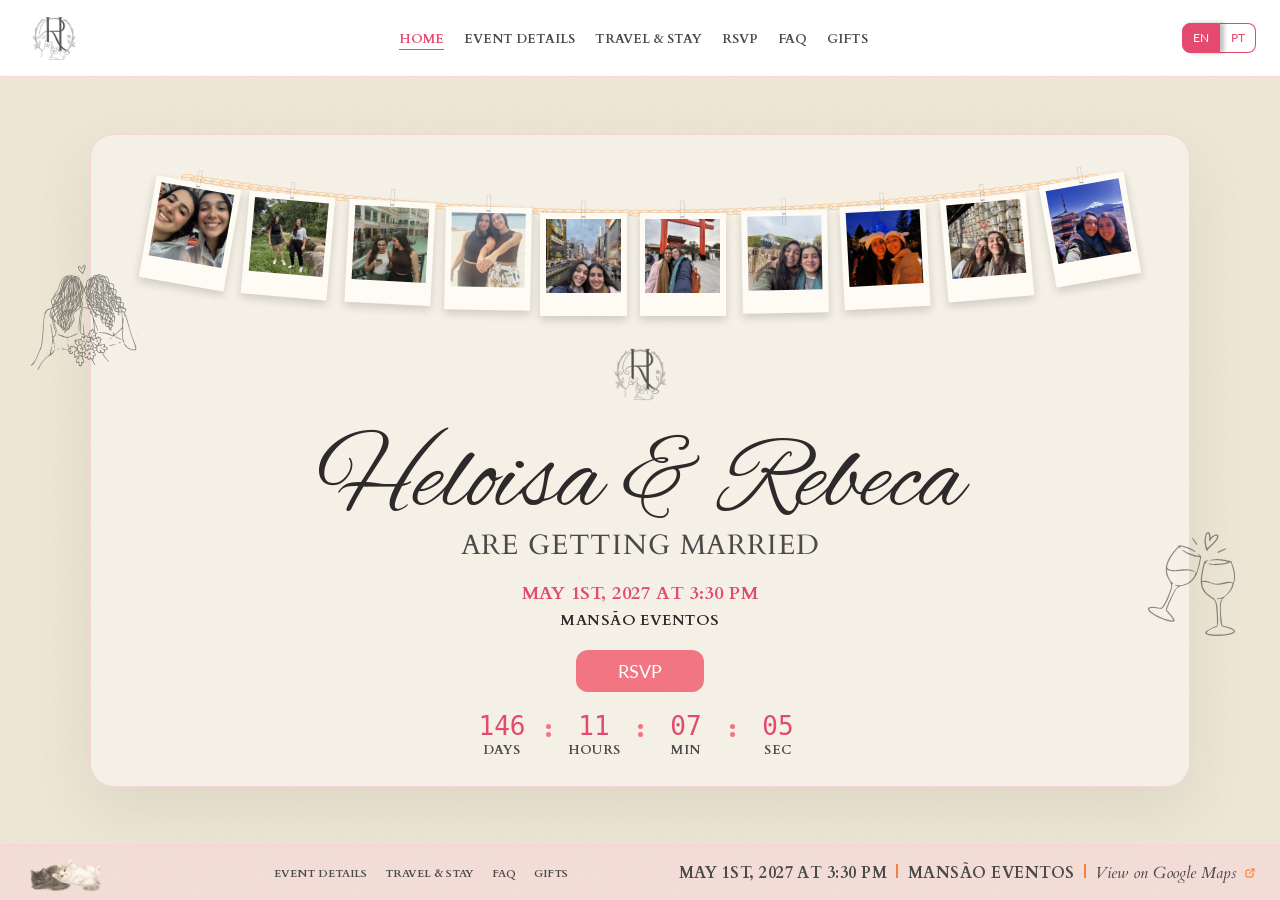
==== commit a6722373: "Add Gifts nav link to the casar.com registry Links to the couple's gift registry (noivos.casar.com/h" ====
--- a/index.html
+++ b/index.html
@@ -27,6 +27,7 @@
       <li><a href="travel.html" data-i18n="nav.travel">Travel &amp; Stay</a></li>
       <li><a href="rsvp.html" data-i18n="nav.rsvp">RSVP</a></li>
       <li><a href="faq.html" data-i18n="nav.faq">FAQ</a></li>
+      <li><a href="https://noivos.casar.com/heloisa-rebeca" data-i18n="nav.gifts" target="_blank" rel="noopener">Gifts</a></li>
     </ul>
   </nav>
   <div class="lang-toggle" role="group" aria-label="Language" data-i18n-attr="aria-label:lang.label">
@@ -84,6 +85,7 @@
       <li><a href="details.html" data-i18n="nav.details">Event Details</a></li>
       <li><a href="travel.html" data-i18n="nav.travel">Travel &amp; Stay</a></li>
       <li><a href="faq.html" data-i18n="nav.faq">FAQ</a></li>
+      <li><a href="https://noivos.casar.com/heloisa-rebeca" data-i18n="nav.gifts" target="_blank" rel="noopener">Gifts</a></li>
     </ul>
   </nav>
   <div class="site-footer__info sc">
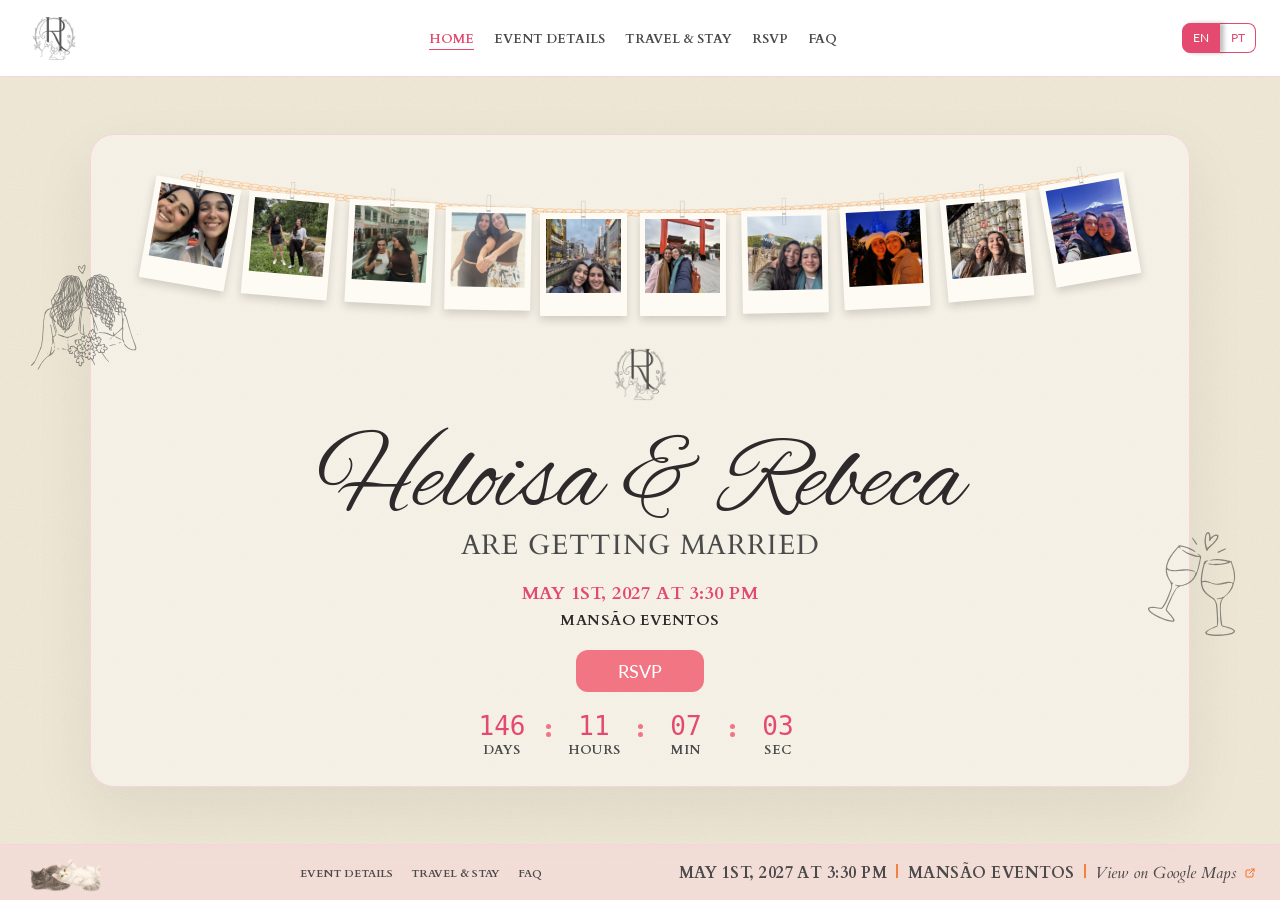
==== commit 981d6a98: "Remove Gifts nav link; scaffold RSVP submissions to a Google Sheet - Drop the Gifts/casar.com nav it" ====
--- a/index.html
+++ b/index.html
@@ -27,7 +27,6 @@
       <li><a href="travel.html" data-i18n="nav.travel">Travel &amp; Stay</a></li>
       <li><a href="rsvp.html" data-i18n="nav.rsvp">RSVP</a></li>
       <li><a href="faq.html" data-i18n="nav.faq">FAQ</a></li>
-      <li><a href="https://noivos.casar.com/heloisa-rebeca" data-i18n="nav.gifts" target="_blank" rel="noopener">Gifts</a></li>
     </ul>
   </nav>
   <div class="lang-toggle" role="group" aria-label="Language" data-i18n-attr="aria-label:lang.label">
@@ -85,7 +84,6 @@
       <li><a href="details.html" data-i18n="nav.details">Event Details</a></li>
       <li><a href="travel.html" data-i18n="nav.travel">Travel &amp; Stay</a></li>
       <li><a href="faq.html" data-i18n="nav.faq">FAQ</a></li>
-      <li><a href="https://noivos.casar.com/heloisa-rebeca" data-i18n="nav.gifts" target="_blank" rel="noopener">Gifts</a></li>
     </ul>
   </nav>
   <div class="site-footer__info sc">
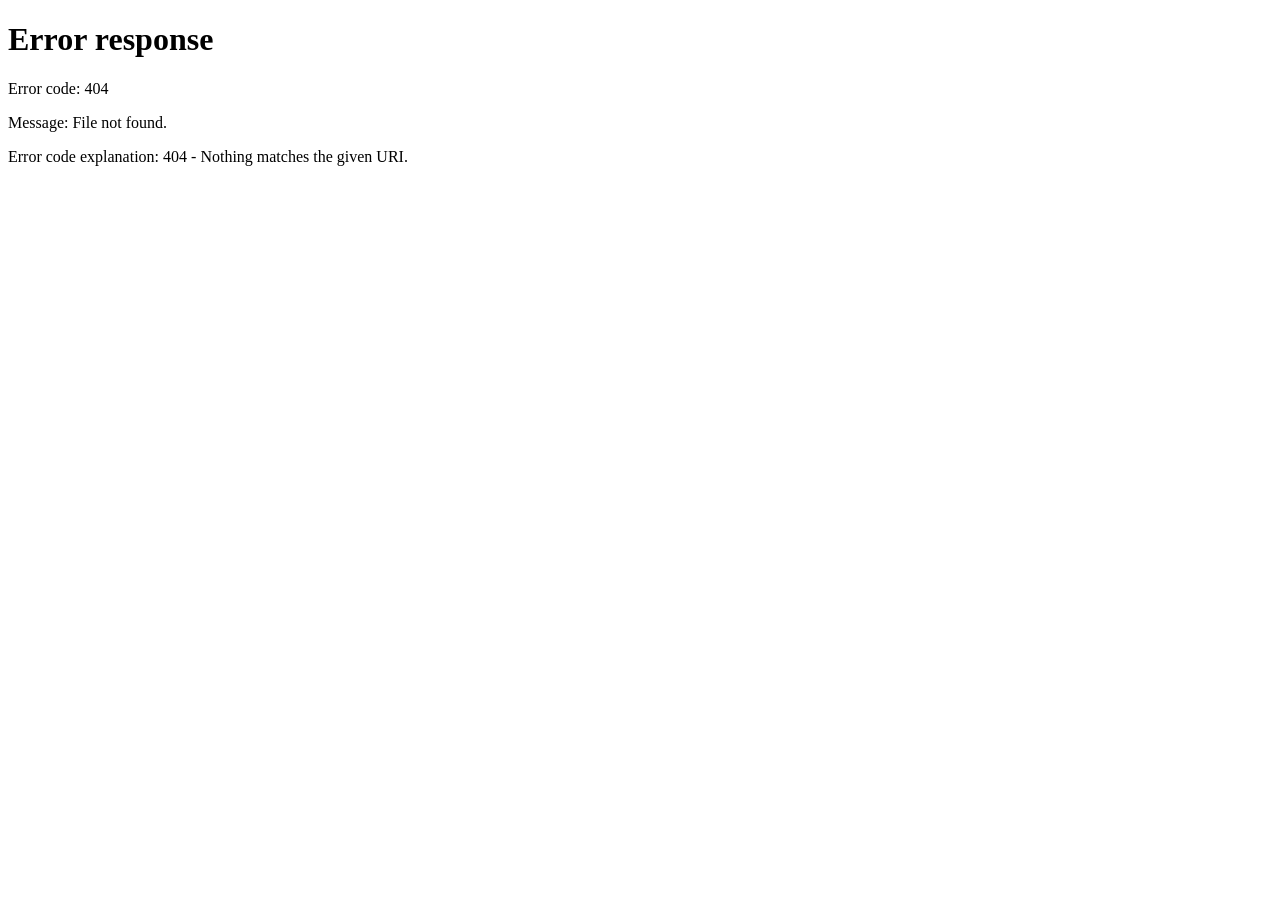
==== commit aa7f99df: "Rename pages to clean URLs (/home, /eventdetails, /travelandstay, /rsvp, /faq) GitHub Pages serves ." ====
--- a/index.html
+++ b/index.html
@@ -2,93 +2,11 @@
 <html lang="en">
 <head>
 <meta charset="utf-8">
-<meta name="viewport" content="width=device-width, initial-scale=1">
+<meta http-equiv="refresh" content="0; url=/home">
+<link rel="canonical" href="/home">
 <title>Heloisa &amp; Rebeca</title>
-<meta name="description" content="Heloisa &amp; Rebeca are getting married — May 1st, 2027 at Mansão Eventos, São José dos Campos.">
-<meta property="og:title" content="Heloisa &amp; Rebeca">
-<meta property="og:description" content="May 1st, 2027 · Mansão Eventos">
-<meta name="theme-color" content="#F1EAD9">
-<link rel="icon" href="assets/favicon.png">
-<link rel="apple-touch-icon" href="assets/apple-touch-icon.png">
-<link rel="preconnect" href="https://fonts.googleapis.com">
-<link rel="preconnect" href="https://fonts.gstatic.com" crossorigin>
-<link rel="stylesheet" href="https://fonts.googleapis.com/css2?family=Alex+Brush&family=Anton&family=Cardo:ital,wght@0,400;0,700;1,400&family=Datatype:wght@400&family=Lato:wght@400;900&display=swap">
-<link rel="stylesheet" href="css/styles.css">
-<script src="js/i18n.js" defer></script>
-<script src="js/main.js" defer></script>
 </head>
-<body data-title="meta.title.home">
-<header class="site-header">
-  <a class="site-header__logo" href="index.html" aria-label="Heloisa &amp; Rebeca"><img src="assets/monogram.webp" alt="" width="56" height="56"></a>
-  <nav aria-label="Main" data-i18n-attr="aria-label:nav.label">
-    <ul class="nav">
-      <li><a href="index.html" data-i18n="nav.home" aria-current="page">Home</a></li>
-      <li><a href="details.html" data-i18n="nav.details">Event Details</a></li>
-      <li><a href="travel.html" data-i18n="nav.travel">Travel &amp; Stay</a></li>
-      <li><a href="rsvp.html" data-i18n="nav.rsvp">RSVP</a></li>
-      <li><a href="faq.html" data-i18n="nav.faq">FAQ</a></li>
-    </ul>
-  </nav>
-  <div class="lang-toggle" role="group" aria-label="Language" data-i18n-attr="aria-label:lang.label">
-    <button type="button" data-lang="en" aria-pressed="true">EN</button><button type="button" data-lang="pt" aria-pressed="false">PT</button>
-  </div>
-</header>
-
-<main class="page home">
-  <img class="sketch sketch--home-left" src="assets/illustrations/extra/couple.svg" alt="" width="187" height="172">
-  <img class="sketch sketch--home-right" src="assets/illustrations/extra/wine-glasses.svg" alt="" width="132" height="150">
-
-  <div class="home__stage">
-    <section class="clothesline-wrap" aria-label="Photos of Heloisa and Rebeca" data-i18n-attr="aria-label:home.photos">
-      <div class="clothesline">
-        <img class="clothesline__string" src="assets/clothesline.svg" alt="">
-        <img class="clothesline__string clothesline__string--2" src="assets/clothesline.svg" alt="">
-        <figure class="polaroid" style="--x:11.6;--y:21.3;--r:10deg;--mx:6;--my:13;--mr:8deg"><img src="assets/photos/01-smiles.jpg" alt="" width="104" height="104"></figure>
-        <figure class="polaroid" style="--x:147.0;--y:37.0;--r:5deg;--mx:136;--my:31;--mr:4deg"><img src="assets/photos/02-garden.jpg" alt="" width="104" height="104"></figure>
-        <figure class="polaroid" style="--x:289.7;--y:48.0;--r:3deg;--mx:266;--my:37;--mr:0deg"><img src="assets/photos/03-plaza.jpg" alt="" width="104" height="104"></figure>
-        <figure class="polaroid" style="--x:426.2;--y:56.0;--r:1deg;--mx:396;--my:31;--mr:-4deg"><img src="assets/photos/04-beach.jpg" alt="" width="104" height="104"></figure>
-        <figure class="polaroid" style="--x:559.0;--y:64.0;--r:0deg;--mx:526;--my:14;--mr:-8deg"><img src="assets/photos/05-dotonbori.jpg" alt="" width="104" height="104"></figure>
-        <figure class="polaroid" style="--x:697.0;--y:64.0;--r:0deg;--mx:6;--my:235;--mr:8deg"><img src="assets/photos/06-torii.jpg" alt="" width="104" height="104"></figure>
-        <figure class="polaroid" style="--x:840.0;--y:60.0;--r:-1deg;--mx:136;--my:253;--mr:4deg"><img src="assets/photos/07-universal.jpg" alt="" width="104" height="104"></figure>
-        <figure class="polaroid" style="--x:978.7;--y:53.0;--r:-3deg;--mx:266;--my:259;--mr:0deg"><img src="assets/photos/08-lights.jpg" alt="" width="104" height="104"></figure>
-        <figure class="polaroid" style="--x:1121.0;--y:41.0;--r:-5deg;--mx:396;--my:253;--mr:-4deg"><img src="assets/photos/09-sake.jpg" alt="" width="104" height="104"></figure>
-        <figure class="polaroid" style="--x:1263.6;--y:15.3;--r:-10deg;--mx:526;--my:236;--mr:-8deg"><img src="assets/photos/10-fuji.jpg" alt="" width="104" height="104"></figure>
-      </div>
-    </section>
-
-    <div class="hero">
-      <img class="hero__monogram" src="assets/monogram.webp" alt="" width="100" height="100">
-      <h1 class="hero__names">Heloisa &amp; Rebeca</h1>
-      <p class="hero__tagline sc" data-i18n="home.tagline">are getting married</p>
-    </div>
-    <p class="hero__date sc" data-i18n="date.long">May 1st, 2027 at 3:30 PM</p>
-    <p class="hero__venue sc" data-i18n="venue">Mansão Eventos</p>
-    <a class="btn btn--rsvp" href="rsvp.html" data-i18n="home.rsvp">RSVP</a>
-
-    <div class="countdown" data-countdown role="timer">
-      <div class="countdown__unit"><span class="countdown__num" data-cd="d">000</span><span class="countdown__label sc" data-i18n="cd.days">days</span></div>
-      <span class="countdown__sep" aria-hidden="true"></span>
-      <div class="countdown__unit"><span class="countdown__num" data-cd="h">00</span><span class="countdown__label sc" data-i18n="cd.hours">hours</span></div>
-      <span class="countdown__sep" aria-hidden="true"></span>
-      <div class="countdown__unit"><span class="countdown__num" data-cd="m">00</span><span class="countdown__label sc" data-i18n="cd.min">min</span></div>
-      <span class="countdown__sep" aria-hidden="true"></span>
-      <div class="countdown__unit"><span class="countdown__num" data-cd="s">00</span><span class="countdown__label sc" data-i18n="cd.sec">sec</span></div>
-    </div>
-  </div>
-</main>
-
-<footer class="site-footer">
-  <div class="site-footer__art"><img src="assets/footer/home.webp" alt="" width="73" height="39"></div>
-  <nav aria-label="Footer">
-    <ul class="nav">
-      <li><a href="details.html" data-i18n="nav.details">Event Details</a></li>
-      <li><a href="travel.html" data-i18n="nav.travel">Travel &amp; Stay</a></li>
-      <li><a href="faq.html" data-i18n="nav.faq">FAQ</a></li>
-    </ul>
-  </nav>
-  <div class="site-footer__info sc">
-    <span data-i18n="date.long">May 1st, 2027 at 3:30 PM</span><span class="sep" aria-hidden="true">|</span><span data-i18n="venue">Mansão Eventos</span><span class="sep" aria-hidden="true">|</span><a class="maps-link" href="https://maps.app.goo.gl/Cb82gmYGhv6BgRLB6" target="_blank" rel="noopener"><span data-i18n="maps">View on Google Maps</span><svg class="icon icon--sm" aria-hidden="true"><use href="#i-external"/></svg></a>
-  </div>
-</footer>
+<body>
+<p><a href="/home">Continue to Heloisa &amp; Rebeca's wedding site</a></p>
 </body>
 </html>
